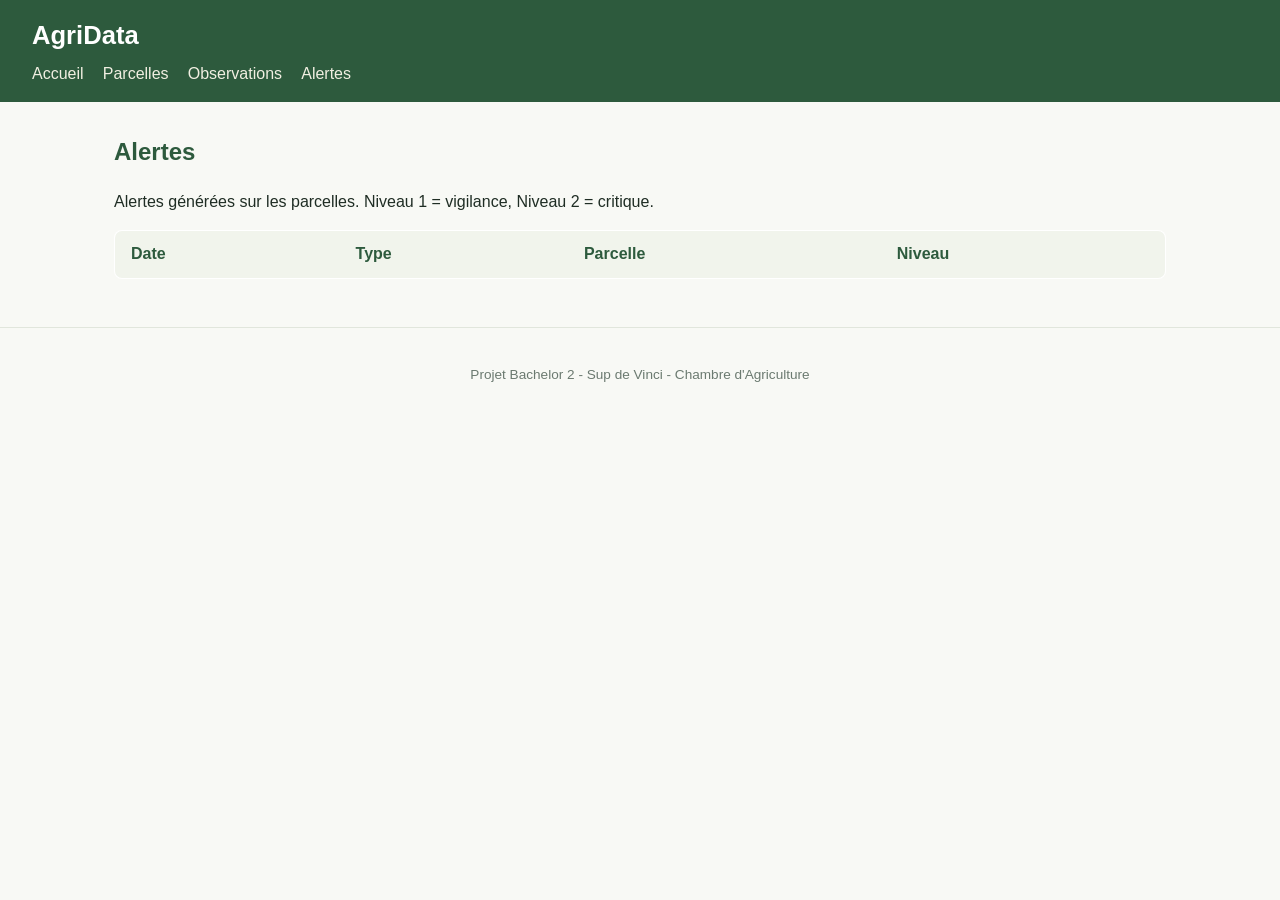
==== alertes.html @ 79a60036 "ajout pages parcelles observations et alertes" ====
<!DOCTYPE html>
<html lang="fr">
<head>
    <meta charset="UTF-8">
    <meta name="viewport" content="width=device-width, initial-scale=1.0">
    <meta name="description" content="AgriData - alertes et niveaux de gravité.">
    <title>AgriData - Alertes</title>
    <link rel="stylesheet" href="css/style.css">
</head>
<body>

    <header>
        <h1>AgriData</h1>
        <nav>
            <ul>
                <li><a href="index.html">Accueil</a></li>
                <li><a href="parcelles.html">Parcelles</a></li>
                <li><a href="observations.html">Observations</a></li>
                <li><a href="alertes.html">Alertes</a></li>
            </ul>
        </nav>
    </header>

    <main>
        <h2>Alertes</h2>
        <p>Alertes générées sur les parcelles. Niveau 1 = vigilance, Niveau 2 = critique.</p>

        <table>
            <thead>
                <tr>
                    <th>Date</th>
                    <th>Type</th>
                    <th>Parcelle</th>
                    <th>Niveau</th>
                </tr>
            </thead>
            <tbody id="alertes-body"></tbody>
        </table>
    </main>

    <footer>
        <p>Projet Bachelor 2 - Sup de Vinci - Chambre d'Agriculture</p>
    </footer>

    <script src="js/data.js"></script>
    <script src="js/app.js"></script>
</body>
</html>
---- css/style.css ----
/* AgriData - feuille de styles principale */

* {
    box-sizing: border-box;
}

body {
    font-family: "Segoe UI", Roboto, Arial, sans-serif;
    background-color: #f8f9f5;
    color: #1f2d24;
    margin: 0;
    padding: 0;
    line-height: 1.5;
}

/* Header et navigation */
header {
    background-color: #2d5a3d;
    color: white;
    padding: 1rem 2rem;
}

header h1 {
    margin: 0 0 0.5rem 0;
    font-size: 1.6rem;
}

nav ul {
    list-style: none;
    margin: 0;
    padding: 0;
    display: flex;
    flex-wrap: wrap;
    gap: 1.2rem;
}

nav a {
    color: #f1efe2;
    text-decoration: none;
    font-weight: 500;
}

nav a:hover {
    color: #c9a227;
}

nav a.active {
    color: #c9a227;
    border-bottom: 2px solid #c9a227;
}

/* Contenu principal */
main {
    max-width: 1100px;
    margin: 2rem auto;
    padding: 0 1.5rem;
}

main h2 {
    color: #2d5a3d;
    margin-top: 0;
}

/* Cartes de stats */
.stats {
    display: grid;
    grid-template-columns: repeat(auto-fit, minmax(180px, 1fr));
    gap: 1rem;
    margin-bottom: 2rem;
}

.stat-card {
    background-color: white;
    border: 1px solid #e1e6dc;
    border-radius: 8px;
    padding: 1rem 1.2rem;
}

.stat-card .label {
    color: #6b7a70;
    font-size: 0.85rem;
    text-transform: uppercase;
}

.stat-card .value {
    font-size: 1.8rem;
    font-weight: bold;
    color: #2d5a3d;
}

/* Tableaux */
table {
    width: 100%;
    border-collapse: collapse;
    background-color: white;
    border: 1px solid #e1e6dc;
    border-radius: 8px;
    overflow: hidden;
}

th, td {
    padding: 0.7rem 1rem;
    text-align: left;
    border-bottom: 1px solid #e1e6dc;
}

th {
    background-color: #f1f4ec;
    color: #2d5a3d;
    font-weight: 600;
}

tr:last-child td {
    border-bottom: none;
}

/* Badges (états et niveaux) */
.badge {
    display: inline-block;
    padding: 0.2rem 0.6rem;
    border-radius: 12px;
    font-size: 0.8rem;
    font-weight: 600;
}

.badge-ok       { background: #dcfce7; color: #166534; }
.badge-stress   { background: #fef3c7; color: #92400e; }
.badge-risque   { background: #fed7aa; color: #9a3412; }
.badge-maladie  { background: #fee2e2; color: #991b1b; }

.niveau-1 { background: #fef3c7; color: #92400e; }
.niveau-2 { background: #fee2e2; color: #991b1b; }

/* Footer */
footer {
    text-align: center;
    padding: 1.5rem;
    color: #6b7a70;
    font-size: 0.85rem;
    border-top: 1px solid #e1e6dc;
    margin-top: 3rem;
}

/* Responsive simple */
@media (max-width: 600px) {
    main {
        padding: 0 1rem;
    }
    header {
        padding: 1rem;
    }
    table {
        font-size: 0.9rem;
    }
    th, td {
        padding: 0.5rem;
    }
}
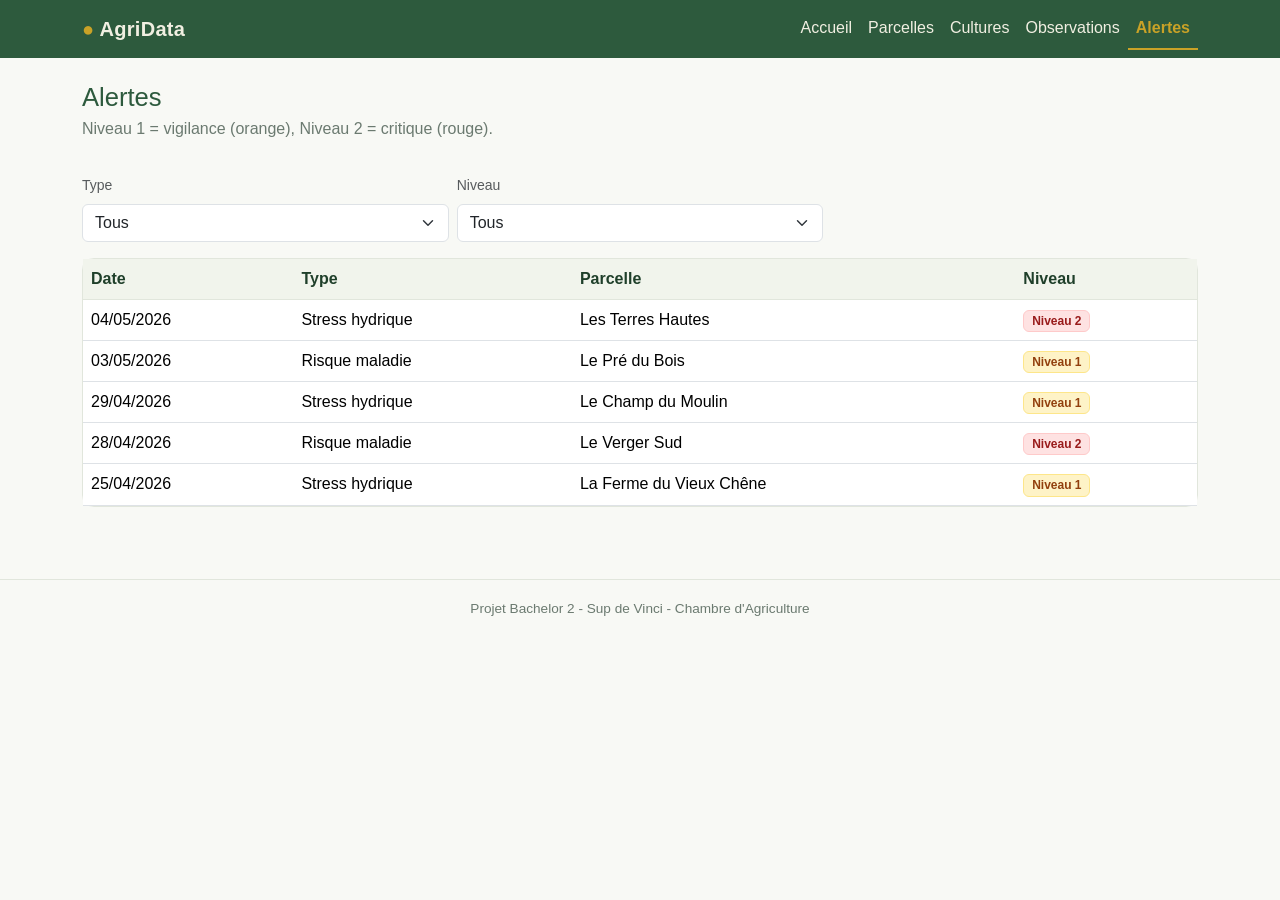
==== commit 204e98d3: "intégration Bootstrap + refonte du CSS avec variables" ====
--- a/alertes.html
+++ b/alertes.html
@@ -3,45 +3,82 @@
 <head>
     <meta charset="UTF-8">
     <meta name="viewport" content="width=device-width, initial-scale=1.0">
-    <meta name="description" content="AgriData - alertes et niveaux de gravité.">
+    <meta name="description" content="AgriData - système d'alertes par parcelle avec niveau de gravité et filtres.">
     <title>AgriData - Alertes</title>
+    <link rel="stylesheet" href="https://cdn.jsdelivr.net/npm/bootstrap@5.3.3/dist/css/bootstrap.min.css">
     <link rel="stylesheet" href="css/style.css">
 </head>
 <body>
 
-    <header>
-        <h1>AgriData</h1>
-        <nav>
-            <ul>
-                <li><a href="index.html">Accueil</a></li>
-                <li><a href="parcelles.html">Parcelles</a></li>
-                <li><a href="observations.html">Observations</a></li>
-                <li><a href="alertes.html">Alertes</a></li>
-            </ul>
-        </nav>
-    </header>
+    <nav class="navbar navbar-expand-lg navbar-agri" aria-label="Navigation principale">
+        <div class="container">
+            <a class="navbar-brand" href="index.html"><span class="brand-mark">●</span> AgriData</a>
+            <button class="navbar-toggler" type="button" data-bs-toggle="collapse"
+                    data-bs-target="#mainNav" aria-controls="mainNav"
+                    aria-expanded="false" aria-label="Ouvrir le menu">
+                <span class="navbar-toggler-icon"></span>
+            </button>
+            <div class="collapse navbar-collapse" id="mainNav">
+                <ul class="navbar-nav ms-auto">
+                    <li class="nav-item"><a class="nav-link" href="index.html">Accueil</a></li>
+                    <li class="nav-item"><a class="nav-link" href="parcelles.html">Parcelles</a></li>
+                    <li class="nav-item"><a class="nav-link" href="cultures.html">Cultures</a></li>
+                    <li class="nav-item"><a class="nav-link" href="observations.html">Observations</a></li>
+                    <li class="nav-item"><a class="nav-link" href="alertes.html">Alertes</a></li>
+                </ul>
+            </div>
+        </div>
+    </nav>
 
-    <main>
-        <h2>Alertes</h2>
-        <p>Alertes générées sur les parcelles. Niveau 1 = vigilance, Niveau 2 = critique.</p>
+    <main class="container py-4">
+        <header class="page-header">
+            <h1>Alertes</h1>
+            <p class="subtitle">Niveau 1 = vigilance (orange), Niveau 2 = critique (rouge).</p>
+        </header>
 
-        <table>
-            <thead>
-                <tr>
-                    <th>Date</th>
-                    <th>Type</th>
-                    <th>Parcelle</th>
-                    <th>Niveau</th>
-                </tr>
-            </thead>
-            <tbody id="alertes-body"></tbody>
-        </table>
+        <section id="alertes-kpis" class="row g-3 mb-4"></section>
+
+        <section class="row g-2 mb-3" aria-label="Filtres">
+            <div class="col-12 col-md-4">
+                <label class="form-label small text-muted" for="filter-type">Type</label>
+                <select id="filter-type" class="form-select">
+                    <option value="">Tous</option>
+                    <option>Stress hydrique</option>
+                    <option>Risque maladie</option>
+                </select>
+            </div>
+            <div class="col-12 col-md-4">
+                <label class="form-label small text-muted" for="filter-niveau">Niveau</label>
+                <select id="filter-niveau" class="form-select">
+                    <option value="">Tous</option>
+                    <option value="1">Niveau 1 - vigilance</option>
+                    <option value="2">Niveau 2 - critique</option>
+                </select>
+            </div>
+        </section>
+
+        <div class="card card-agri">
+            <div class="table-responsive">
+                <table class="table table-agri mb-0">
+                    <thead>
+                        <tr>
+                            <th>Date</th>
+                            <th>Type</th>
+                            <th>Parcelle</th>
+                            <th>Niveau</th>
+                        </tr>
+                    </thead>
+                    <tbody id="alertes-body"></tbody>
+                </table>
+            </div>
+        </div>
     </main>
 
-    <footer>
-        <p>Projet Bachelor 2 - Sup de Vinci - Chambre d'Agriculture</p>
+    <footer class="agri-footer">
+        <p class="mb-0">Projet Bachelor 2 - Sup de Vinci - Chambre d'Agriculture</p>
     </footer>
 
+    <script src="https://cdn.jsdelivr.net/npm/bootstrap@5.3.3/dist/js/bootstrap.bundle.min.js"></script>
     <script src="js/data.js"></script>
     <script src="js/app.js"></script>
 </body>
--- a/css/style.css
+++ b/css/style.css
@@ -1,4 +1,15 @@
 /* AgriData - feuille de styles principale */
+
+:root {
+    --color-primary: #2d5a3d;
+    --color-primary-dark: #1f3f2a;
+    --color-accent: #c9a227;
+    --color-bg: #f8f9f5;
+    --color-surface: #ffffff;
+    --color-text: #1f2d24;
+    --color-muted: #6b7a70;
+    --color-border: #e1e6dc;
+}
 
 * {
     box-sizing: border-box;
@@ -6,153 +17,170 @@
 
 body {
     font-family: "Segoe UI", Roboto, Arial, sans-serif;
-    background-color: #f8f9f5;
-    color: #1f2d24;
+    background-color: var(--color-bg);
+    color: var(--color-text);
     margin: 0;
     padding: 0;
     line-height: 1.5;
 }
 
-/* Header et navigation */
-header {
-    background-color: #2d5a3d;
-    color: white;
-    padding: 1rem 2rem;
+/* Navbar Bootstrap surchargée */
+.navbar-agri {
+    background-color: var(--color-primary);
 }
 
-header h1 {
-    margin: 0 0 0.5rem 0;
+.navbar-agri .navbar-brand,
+.navbar-agri .nav-link {
+    color: #f1efe2;
+}
+
+.navbar-agri .navbar-brand {
+    font-weight: 700;
+    letter-spacing: 0.3px;
+}
+
+.navbar-agri .nav-link:hover {
+    color: white;
+}
+
+.navbar-agri .nav-link.active {
+    color: var(--color-accent);
+    font-weight: 600;
+    border-bottom: 2px solid var(--color-accent);
+}
+
+.brand-mark {
+    color: var(--color-accent);
+}
+
+/* Page header */
+.page-header {
+    margin-bottom: 1.5rem;
+}
+
+.page-header h1 {
+    color: var(--color-primary);
+    margin: 0 0 0.25rem 0;
     font-size: 1.6rem;
 }
 
-nav ul {
-    list-style: none;
+.page-header .subtitle {
+    color: var(--color-muted);
     margin: 0;
-    padding: 0;
-    display: flex;
-    flex-wrap: wrap;
-    gap: 1.2rem;
 }
 
-nav a {
-    color: #f1efe2;
+/* Cartes de stats (KPI) */
+.stat-card {
+    background-color: var(--color-surface);
+    border: 1px solid var(--color-border);
+    border-radius: 12px;
+    padding: 1rem 1.2rem;
+    height: 100%;
+    box-shadow: 0 1px 2px rgba(31, 45, 36, 0.05);
+}
+
+.stat-card .label {
+    color: var(--color-muted);
+    font-size: 0.8rem;
+    text-transform: uppercase;
+    letter-spacing: 0.4px;
+    font-weight: 600;
+}
+
+.stat-card .value {
+    font-size: 1.9rem;
+    font-weight: bold;
+    color: var(--color-primary-dark);
+    line-height: 1;
+    margin-top: 0.3rem;
+}
+
+.stat-card .hint {
+    color: var(--color-muted);
+    font-size: 0.85rem;
+    margin-top: 0.4rem;
+}
+
+.stat-card.warning .value { color: #b45309; }
+.stat-card.danger  .value { color: #dc2626; }
+
+/* Cards génériques */
+.card-agri {
+    border: 1px solid var(--color-border);
+    border-radius: 12px;
+    background-color: var(--color-surface);
+}
+
+.card-agri .card-header {
+    background-color: transparent;
+    border-bottom: 1px solid var(--color-border);
+    font-weight: 600;
+}
+
+/* Tableaux */
+.table-agri {
+    background-color: var(--color-surface);
+    margin-bottom: 0;
+}
+
+.table-agri thead th {
+    background-color: #f1f4ec;
+    color: var(--color-primary-dark);
+    font-weight: 600;
+    border-bottom: 1px solid var(--color-border);
+}
+
+.table-agri tbody tr:hover {
+    background-color: #fafbf6;
+}
+
+/* Badges (états et niveaux) */
+.badge-state {
+    display: inline-block;
+    padding: 0.25rem 0.65rem;
+    border-radius: 999px;
+    font-size: 0.78rem;
+    font-weight: 600;
+    border: 1px solid transparent;
+}
+
+.badge-ok       { background: #dcfce7; color: #166534; border-color: #bbf7d0; }
+.badge-stress   { background: #fef3c7; color: #92400e; border-color: #fde68a; }
+.badge-risque   { background: #fed7aa; color: #9a3412; border-color: #fdba74; }
+.badge-maladie  { background: #fee2e2; color: #991b1b; border-color: #fecaca; }
+
+.niveau-1 { background: #fef3c7; color: #92400e; border: 1px solid #fde68a; }
+.niveau-2 { background: #fee2e2; color: #991b1b; border: 1px solid #fecaca; }
+
+/* Lignes de table à risque */
+tr.row-risk-1 { background-color: #fffaf0; }
+tr.row-risk-2 { background-color: #fff5f5; }
+
+/* États vides / chargement */
+.empty-state {
+    text-align: center;
+    padding: 2rem 1rem;
+    color: var(--color-muted);
+}
+
+/* Footer */
+.agri-footer {
+    text-align: center;
+    padding: 1.2rem;
+    color: var(--color-muted);
+    font-size: 0.85rem;
+    border-top: 1px solid var(--color-border);
+    margin-top: 3rem;
+}
+
+/* Liens */
+a.agri-link {
+    color: var(--color-primary);
     text-decoration: none;
     font-weight: 500;
 }
 
-nav a:hover {
-    color: #c9a227;
+a.agri-link:hover {
+    color: var(--color-primary-dark);
+    text-decoration: underline;
 }
-
-nav a.active {
-    color: #c9a227;
-    border-bottom: 2px solid #c9a227;
-}
-
-/* Contenu principal */
-main {
-    max-width: 1100px;
-    margin: 2rem auto;
-    padding: 0 1.5rem;
-}
-
-main h2 {
-    color: #2d5a3d;
-    margin-top: 0;
-}
-
-/* Cartes de stats */
-.stats {
-    display: grid;
-    grid-template-columns: repeat(auto-fit, minmax(180px, 1fr));
-    gap: 1rem;
-    margin-bottom: 2rem;
-}
-
-.stat-card {
-    background-color: white;
-    border: 1px solid #e1e6dc;
-    border-radius: 8px;
-    padding: 1rem 1.2rem;
-}
-
-.stat-card .label {
-    color: #6b7a70;
-    font-size: 0.85rem;
-    text-transform: uppercase;
-}
-
-.stat-card .value {
-    font-size: 1.8rem;
-    font-weight: bold;
-    color: #2d5a3d;
-}
-
-/* Tableaux */
-table {
-    width: 100%;
-    border-collapse: collapse;
-    background-color: white;
-    border: 1px solid #e1e6dc;
-    border-radius: 8px;
-    overflow: hidden;
-}
-
-th, td {
-    padding: 0.7rem 1rem;
-    text-align: left;
-    border-bottom: 1px solid #e1e6dc;
-}
-
-th {
-    background-color: #f1f4ec;
-    color: #2d5a3d;
-    font-weight: 600;
-}
-
-tr:last-child td {
-    border-bottom: none;
-}
-
-/* Badges (états et niveaux) */
-.badge {
-    display: inline-block;
-    padding: 0.2rem 0.6rem;
-    border-radius: 12px;
-    font-size: 0.8rem;
-    font-weight: 600;
-}
-
-.badge-ok       { background: #dcfce7; color: #166534; }
-.badge-stress   { background: #fef3c7; color: #92400e; }
-.badge-risque   { background: #fed7aa; color: #9a3412; }
-.badge-maladie  { background: #fee2e2; color: #991b1b; }
-
-.niveau-1 { background: #fef3c7; color: #92400e; }
-.niveau-2 { background: #fee2e2; color: #991b1b; }
-
-/* Footer */
-footer {
-    text-align: center;
-    padding: 1.5rem;
-    color: #6b7a70;
-    font-size: 0.85rem;
-    border-top: 1px solid #e1e6dc;
-    margin-top: 3rem;
-}
-
-/* Responsive simple */
-@media (max-width: 600px) {
-    main {
-        padding: 0 1rem;
-    }
-    header {
-        padding: 1rem;
-    }
-    table {
-        font-size: 0.9rem;
-    }
-    th, td {
-        padding: 0.5rem;
-    }
-}
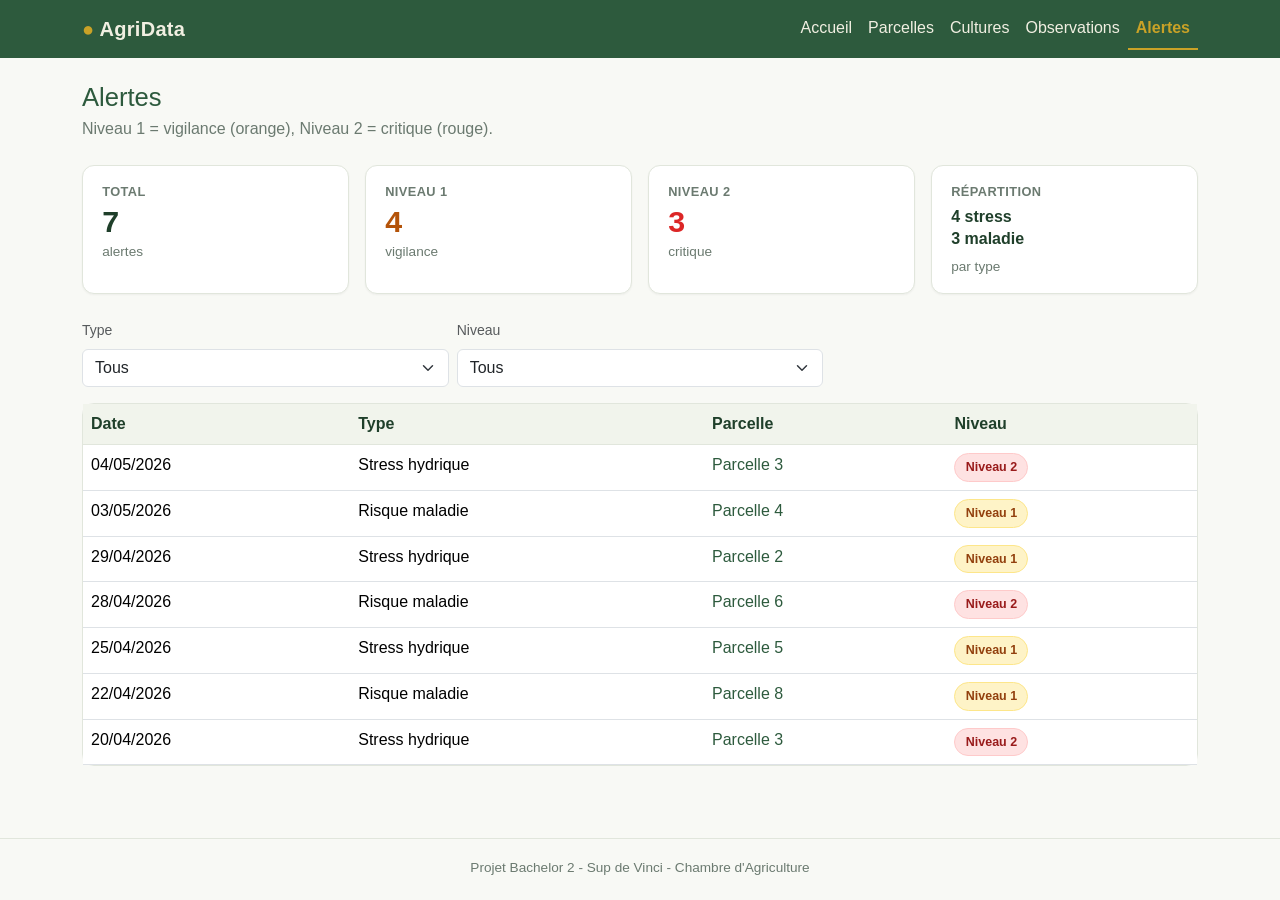
==== commit e807b4c3: "ajout api.js dans les pages et gitignore python" ====
--- a/alertes.html
+++ b/alertes.html
@@ -80,6 +80,7 @@
 
     <script src="https://cdn.jsdelivr.net/npm/bootstrap@5.3.3/dist/js/bootstrap.bundle.min.js"></script>
     <script src="js/data.js"></script>
+    <script src="js/api.js"></script>
     <script src="js/app.js"></script>
 </body>
 </html>
--- a/css/style.css
+++ b/css/style.css
@@ -173,6 +173,32 @@
     margin-top: 3rem;
 }
 
+/* Météo */
+.weather-now {
+    display: flex;
+    align-items: baseline;
+    gap: 1rem;
+    flex-wrap: wrap;
+}
+
+.weather-now .temp {
+    font-size: 2.2rem;
+    font-weight: 700;
+    color: var(--color-primary-dark);
+}
+
+.weather-now .meta {
+    color: var(--color-muted);
+}
+
+/* Carte Leaflet */
+#parcelles-map {
+    height: 320px;
+    width: 100%;
+    border-radius: 12px;
+    border: 1px solid var(--color-border);
+}
+
 /* Liens */
 a.agri-link {
     color: var(--color-primary);
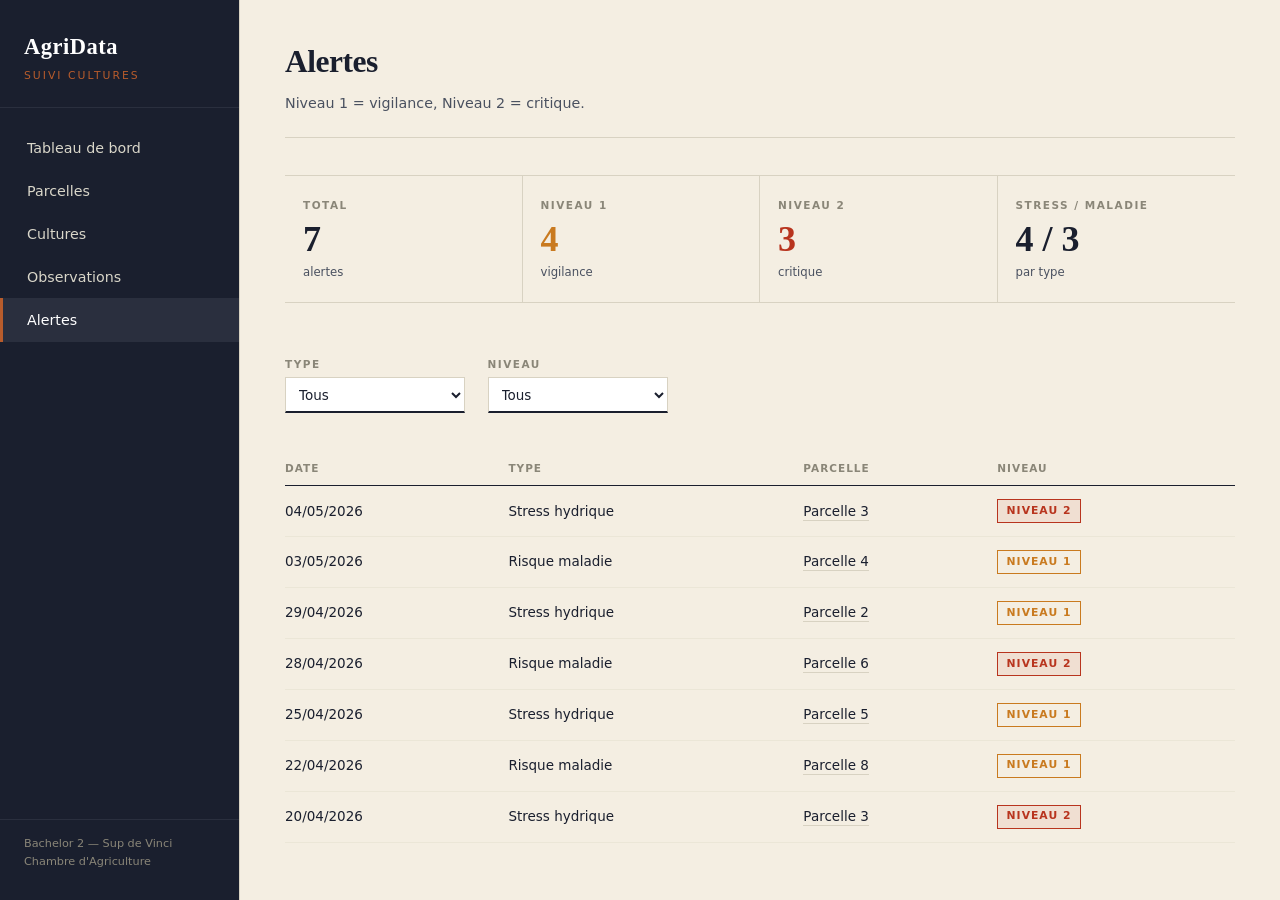
==== commit 9d4b4db2: "refonte du design frontend" ====
--- a/alertes.html
+++ b/alertes.html
@@ -5,51 +5,55 @@
     <meta name="viewport" content="width=device-width, initial-scale=1.0">
     <meta name="description" content="AgriData - système d'alertes par parcelle avec niveau de gravité et filtres.">
     <title>AgriData - Alertes</title>
-    <link rel="stylesheet" href="https://cdn.jsdelivr.net/npm/bootstrap@5.3.3/dist/css/bootstrap.min.css">
     <link rel="stylesheet" href="css/style.css">
 </head>
 <body>
 
-    <nav class="navbar navbar-expand-lg navbar-agri" aria-label="Navigation principale">
-        <div class="container">
-            <a class="navbar-brand" href="index.html"><span class="brand-mark">●</span> AgriData</a>
-            <button class="navbar-toggler" type="button" data-bs-toggle="collapse"
-                    data-bs-target="#mainNav" aria-controls="mainNav"
-                    aria-expanded="false" aria-label="Ouvrir le menu">
-                <span class="navbar-toggler-icon"></span>
-            </button>
-            <div class="collapse navbar-collapse" id="mainNav">
-                <ul class="navbar-nav ms-auto">
-                    <li class="nav-item"><a class="nav-link" href="index.html">Accueil</a></li>
-                    <li class="nav-item"><a class="nav-link" href="parcelles.html">Parcelles</a></li>
-                    <li class="nav-item"><a class="nav-link" href="cultures.html">Cultures</a></li>
-                    <li class="nav-item"><a class="nav-link" href="observations.html">Observations</a></li>
-                    <li class="nav-item"><a class="nav-link" href="alertes.html">Alertes</a></li>
-                </ul>
+<div class="layout">
+
+    <aside class="sidebar">
+        <div class="brand">
+            <span class="brand-name">AgriData</span>
+            <span class="brand-tag">Suivi cultures</span>
+        </div>
+        <nav>
+            <ul>
+                <li><a href="index.html">Tableau de bord</a></li>
+                <li><a href="parcelles.html">Parcelles</a></li>
+                <li><a href="cultures.html">Cultures</a></li>
+                <li><a href="observations.html">Observations</a></li>
+                <li><a href="alertes.html">Alertes</a></li>
+            </ul>
+        </nav>
+        <div class="sidebar-footer">
+            Bachelor 2 — Sup de Vinci<br>
+            Chambre d'Agriculture
+        </div>
+    </aside>
+
+    <main class="content">
+
+        <header class="page-header">
+            <div>
+                <h1>Alertes</h1>
+                <p class="subtitle">Niveau 1 = vigilance, Niveau 2 = critique.</p>
             </div>
-        </div>
-    </nav>
-
-    <main class="container py-4">
-        <header class="page-header">
-            <h1>Alertes</h1>
-            <p class="subtitle">Niveau 1 = vigilance (orange), Niveau 2 = critique (rouge).</p>
         </header>
 
-        <section id="alertes-kpis" class="row g-3 mb-4"></section>
+        <section id="alertes-kpis" class="kpis"></section>
 
-        <section class="row g-2 mb-3" aria-label="Filtres">
-            <div class="col-12 col-md-4">
-                <label class="form-label small text-muted" for="filter-type">Type</label>
-                <select id="filter-type" class="form-select">
+        <section class="filters">
+            <div class="filter-field">
+                <label for="filter-type">Type</label>
+                <select id="filter-type">
                     <option value="">Tous</option>
                     <option>Stress hydrique</option>
                     <option>Risque maladie</option>
                 </select>
             </div>
-            <div class="col-12 col-md-4">
-                <label class="form-label small text-muted" for="filter-niveau">Niveau</label>
-                <select id="filter-niveau" class="form-select">
+            <div class="filter-field">
+                <label for="filter-niveau">Niveau</label>
+                <select id="filter-niveau">
                     <option value="">Tous</option>
                     <option value="1">Niveau 1 - vigilance</option>
                     <option value="2">Niveau 2 - critique</option>
@@ -57,30 +61,24 @@
             </div>
         </section>
 
-        <div class="card card-agri">
-            <div class="table-responsive">
-                <table class="table table-agri mb-0">
-                    <thead>
-                        <tr>
-                            <th>Date</th>
-                            <th>Type</th>
-                            <th>Parcelle</th>
-                            <th>Niveau</th>
-                        </tr>
-                    </thead>
-                    <tbody id="alertes-body"></tbody>
-                </table>
-            </div>
-        </div>
+        <table class="t">
+            <thead>
+                <tr>
+                    <th>Date</th>
+                    <th>Type</th>
+                    <th>Parcelle</th>
+                    <th>Niveau</th>
+                </tr>
+            </thead>
+            <tbody id="alertes-body"></tbody>
+        </table>
+
     </main>
 
-    <footer class="agri-footer">
-        <p class="mb-0">Projet Bachelor 2 - Sup de Vinci - Chambre d'Agriculture</p>
-    </footer>
+</div>
 
-    <script src="https://cdn.jsdelivr.net/npm/bootstrap@5.3.3/dist/js/bootstrap.bundle.min.js"></script>
-    <script src="js/data.js"></script>
-    <script src="js/api.js"></script>
-    <script src="js/app.js"></script>
+<script src="js/data.js"></script>
+<script src="js/api.js"></script>
+<script src="js/app.js"></script>
 </body>
 </html>
--- a/css/style.css
+++ b/css/style.css
@@ -1,212 +1,531 @@
-/* AgriData - feuille de styles principale */
+/* AgriData - feuille de styles principale
+   Style minimaliste / éditorial : sidebar gauche, contenu pleine largeur,
+   palette ardoise + crème + ocre brûlé. */
 
 :root {
-    --color-primary: #2d5a3d;
-    --color-primary-dark: #1f3f2a;
-    --color-accent: #c9a227;
-    --color-bg: #f8f9f5;
-    --color-surface: #ffffff;
-    --color-text: #1f2d24;
-    --color-muted: #6b7a70;
-    --color-border: #e1e6dc;
-}
-
-* {
-    box-sizing: border-box;
-}
-
-body {
-    font-family: "Segoe UI", Roboto, Arial, sans-serif;
-    background-color: var(--color-bg);
-    color: var(--color-text);
+    --bg:           #f4eee2;
+    --surface:      #ffffff;
+    --ink:          #1a1f2e;
+    --ink-soft:     #4a5160;
+    --muted:        #8a8678;
+    --line:         #d8d2c2;
+    --line-soft:    #ebe6d7;
+
+    --accent:       #b85c2c;
+    --accent-dark:  #8c4220;
+    --accent-soft:  #f4e4d4;
+
+    --ok:           #2f7d4f;
+    --warn:         #c97a1f;
+    --alert:        #b8341e;
+
+    --serif: Georgia, "Times New Roman", "Source Serif Pro", serif;
+    --sans:  system-ui, -apple-system, "Segoe UI", Roboto, sans-serif;
+    --mono:  "JetBrains Mono", "Courier New", Consolas, monospace;
+}
+
+* { box-sizing: border-box; }
+
+html, body {
     margin: 0;
     padding: 0;
-    line-height: 1.5;
-}
-
-/* Navbar Bootstrap surchargée */
-.navbar-agri {
-    background-color: var(--color-primary);
-}
-
-.navbar-agri .navbar-brand,
-.navbar-agri .nav-link {
-    color: #f1efe2;
-}
-
-.navbar-agri .navbar-brand {
-    font-weight: 700;
-    letter-spacing: 0.3px;
-}
-
-.navbar-agri .nav-link:hover {
-    color: white;
-}
-
-.navbar-agri .nav-link.active {
-    color: var(--color-accent);
-    font-weight: 600;
-    border-bottom: 2px solid var(--color-accent);
-}
-
-.brand-mark {
-    color: var(--color-accent);
-}
-
-/* Page header */
+    background-color: var(--bg);
+    color: var(--ink);
+    font-family: var(--sans);
+    font-size: 15px;
+    line-height: 1.55;
+    min-height: 100vh;
+}
+
+/* ============================================================
+   Layout : sidebar gauche fixe + contenu à droite
+   ============================================================ */
+
+.layout {
+    display: grid;
+    grid-template-columns: 240px 1fr;
+    min-height: 100vh;
+}
+
+.sidebar {
+    background-color: var(--ink);
+    color: #d9d6c9;
+    padding: 2rem 0 1rem 0;
+    display: flex;
+    flex-direction: column;
+    border-right: 1px solid var(--line);
+}
+
+.sidebar .brand {
+    padding: 0 1.6rem 1.5rem 1.6rem;
+    border-bottom: 1px solid #2a2f3e;
+}
+
+.sidebar .brand-name {
+    font-family: var(--serif);
+    font-size: 1.5rem;
+    font-weight: 600;
+    color: #ffffff;
+    letter-spacing: 0.5px;
+    display: block;
+}
+
+.sidebar .brand-tag {
+    font-size: 0.72rem;
+    text-transform: uppercase;
+    letter-spacing: 2px;
+    color: var(--accent);
+    margin-top: 0.2rem;
+    display: block;
+}
+
+.sidebar nav {
+    margin-top: 1.2rem;
+    flex: 1;
+}
+
+.sidebar nav ul {
+    list-style: none;
+    margin: 0;
+    padding: 0;
+}
+
+.sidebar nav a {
+    display: block;
+    padding: 0.7rem 1.6rem;
+    color: #d9d6c9;
+    text-decoration: none;
+    font-size: 0.95rem;
+    border-left: 3px solid transparent;
+    transition: background-color 0.15s, border-color 0.15s, color 0.15s;
+}
+
+.sidebar nav a:hover {
+    background-color: #2a2f3e;
+    color: #ffffff;
+}
+
+.sidebar nav a.active {
+    background-color: #2a2f3e;
+    border-left-color: var(--accent);
+    color: #ffffff;
+}
+
+.sidebar .sidebar-footer {
+    padding: 1rem 1.6rem;
+    font-size: 0.75rem;
+    color: var(--muted);
+    border-top: 1px solid #2a2f3e;
+}
+
+.content {
+    padding: 2.5rem 3rem 3rem 3rem;
+    max-width: 1300px;
+}
+
+/* ============================================================
+   En-tête de page
+   ============================================================ */
+
 .page-header {
+    margin-bottom: 2.5rem;
+    padding-bottom: 1.5rem;
+    border-bottom: 1px solid var(--line);
+    display: flex;
+    align-items: flex-end;
+    justify-content: space-between;
+    flex-wrap: wrap;
+    gap: 1rem;
+}
+
+.page-header h1 {
+    font-family: var(--serif);
+    font-size: 2.1rem;
+    font-weight: 600;
+    margin: 0 0 0.4rem 0;
+    letter-spacing: -0.5px;
+    color: var(--ink);
+}
+
+.page-header .subtitle {
+    color: var(--ink-soft);
+    margin: 0;
+    font-size: 0.95rem;
+}
+
+.page-header .back-link {
+    color: var(--accent);
+    text-decoration: none;
+    font-size: 0.9rem;
+    border-bottom: 1px solid transparent;
+}
+.page-header .back-link:hover {
+    border-bottom-color: var(--accent);
+}
+
+/* ============================================================
+   KPIs : ligne d'indicateurs séparés par bordures verticales
+   ============================================================ */
+
+.kpis {
+    display: grid;
+    grid-template-columns: repeat(auto-fit, minmax(160px, 1fr));
+    margin-bottom: 2.5rem;
+    border-top: 1px solid var(--line);
+    border-bottom: 1px solid var(--line);
+}
+
+.kpi {
+    padding: 1.4rem 1.2rem;
+    border-right: 1px solid var(--line);
+}
+
+.kpi:last-child { border-right: none; }
+
+.kpi .label {
+    text-transform: uppercase;
+    letter-spacing: 1.5px;
+    font-size: 0.7rem;
+    color: var(--muted);
+    font-weight: 600;
+    margin-bottom: 0.5rem;
+}
+
+.kpi .value {
+    font-family: var(--serif);
+    font-size: 2.4rem;
+    font-weight: 600;
+    line-height: 1;
+    color: var(--ink);
+}
+
+.kpi .hint {
+    font-size: 0.78rem;
+    color: var(--ink-soft);
+    margin-top: 0.4rem;
+}
+
+.kpi.warn .value  { color: var(--warn); }
+.kpi.alert .value { color: var(--alert); }
+
+/* ============================================================
+   Sections de contenu
+   ============================================================ */
+
+.section {
+    margin-bottom: 2.5rem;
+}
+
+.section-title {
+    font-family: var(--serif);
+    font-size: 1.15rem;
+    font-weight: 600;
+    margin: 0 0 1rem 0;
+    color: var(--ink);
+    padding-bottom: 0.5rem;
+    border-bottom: 1px solid var(--line);
+    text-transform: uppercase;
+    letter-spacing: 1px;
+}
+
+.split {
+    display: grid;
+    grid-template-columns: 1.4fr 1fr;
+    gap: 2.5rem;
+}
+
+.stack {
+    display: flex;
+    flex-direction: column;
+    gap: 2rem;
+}
+
+/* ============================================================
+   Tableaux : sobres, hairlines
+   ============================================================ */
+
+.t {
+    width: 100%;
+    border-collapse: collapse;
+    font-size: 0.9rem;
+}
+
+.t thead th {
+    text-align: left;
+    text-transform: uppercase;
+    letter-spacing: 1px;
+    font-size: 0.7rem;
+    color: var(--muted);
+    font-weight: 600;
+    padding: 0.6rem 0.6rem 0.6rem 0;
+    border-bottom: 1.5px solid var(--ink);
+}
+
+.t tbody td {
+    padding: 0.85rem 0.6rem 0.85rem 0;
+    border-bottom: 1px solid var(--line-soft);
+    vertical-align: middle;
+}
+
+.t tbody tr:hover {
+    background-color: rgba(184, 92, 44, 0.04);
+}
+
+.t .num {
+    text-align: right;
+    font-variant-numeric: tabular-nums;
+}
+
+/* ============================================================
+   Filtres
+   ============================================================ */
+
+.filters {
+    display: flex;
+    gap: 1.5rem;
     margin-bottom: 1.5rem;
-}
-
-.page-header h1 {
-    color: var(--color-primary);
-    margin: 0 0 0.25rem 0;
-    font-size: 1.6rem;
-}
-
-.page-header .subtitle {
-    color: var(--color-muted);
+    flex-wrap: wrap;
+    padding: 1rem 0;
+}
+
+.filter-field {
+    display: flex;
+    flex-direction: column;
+    min-width: 180px;
+}
+
+.filter-field label {
+    font-size: 0.7rem;
+    text-transform: uppercase;
+    letter-spacing: 1.5px;
+    color: var(--muted);
+    margin-bottom: 0.35rem;
+    font-weight: 600;
+}
+
+.filter-field select {
+    padding: 0.5rem 0.6rem;
+    background-color: var(--surface);
+    border: 1px solid var(--line);
+    border-bottom: 2px solid var(--ink);
+    border-radius: 0;
+    font-family: inherit;
+    font-size: 0.9rem;
+    color: var(--ink);
+    cursor: pointer;
+}
+
+.filter-field select:focus {
+    outline: none;
+    border-bottom-color: var(--accent);
+}
+
+/* ============================================================
+   Badges (états et niveaux)
+   ============================================================ */
+
+.tag {
+    display: inline-block;
+    padding: 0.18rem 0.55rem;
+    font-size: 0.72rem;
+    text-transform: uppercase;
+    letter-spacing: 1px;
+    font-weight: 600;
+    border: 1px solid;
+    background: transparent;
+}
+
+.tag-ok       { color: var(--ok);    border-color: var(--ok); }
+.tag-stress   { color: var(--warn);  border-color: var(--warn); }
+.tag-risque   { color: var(--accent);border-color: var(--accent); }
+.tag-maladie  { color: var(--alert); border-color: var(--alert); background: rgba(184, 52, 30, 0.08); }
+
+.tag-niveau-1 { color: var(--warn);  border-color: var(--warn); }
+.tag-niveau-2 { color: var(--alert); border-color: var(--alert); background: rgba(184, 52, 30, 0.08); }
+
+/* ============================================================
+   Bloc météo + graphique
+   ============================================================ */
+
+.weather-block {
+    padding: 1.4rem 0;
+    border-top: 1px solid var(--line);
+    border-bottom: 1px solid var(--line);
+    margin-bottom: 1.5rem;
+}
+
+.weather-now {
+    display: flex;
+    align-items: baseline;
+    gap: 2rem;
+    flex-wrap: wrap;
+}
+
+.weather-now .temp {
+    font-family: var(--serif);
+    font-size: 3rem;
+    font-weight: 600;
+    color: var(--accent);
+    line-height: 1;
+}
+
+.weather-now .temp small {
+    font-size: 0.5em;
+    color: var(--muted);
+    margin-left: 0.2rem;
+    font-weight: 400;
+}
+
+.weather-now .meta {
+    color: var(--ink-soft);
+    font-size: 0.95rem;
+}
+
+.weather-now .meta b {
+    font-family: var(--serif);
+    font-size: 1.15rem;
+    color: var(--ink);
+    font-weight: 600;
+    margin-right: 0.3rem;
+}
+
+.weather-now .label-date {
+    font-size: 0.75rem;
+    color: var(--muted);
+    text-transform: uppercase;
+    letter-spacing: 1.5px;
+    margin-left: auto;
+}
+
+.chart-wrap {
+    position: relative;
+    height: 260px;
+    padding: 0.5rem 0;
+}
+
+/* ============================================================
+   Liste des alertes récentes
+   ============================================================ */
+
+.alert-list {
+    list-style: none;
     margin: 0;
-}
-
-/* Cartes de stats (KPI) */
-.stat-card {
-    background-color: var(--color-surface);
-    border: 1px solid var(--color-border);
-    border-radius: 12px;
-    padding: 1rem 1.2rem;
-    height: 100%;
-    box-shadow: 0 1px 2px rgba(31, 45, 36, 0.05);
-}
-
-.stat-card .label {
-    color: var(--color-muted);
+    padding: 0;
+    border-top: 1px solid var(--line);
+}
+
+.alert-list li {
+    border-bottom: 1px solid var(--line-soft);
+}
+
+.alert-list a {
+    display: flex;
+    align-items: center;
+    justify-content: space-between;
+    padding: 0.9rem 0;
+    color: var(--ink);
+    text-decoration: none;
+    gap: 1rem;
+}
+
+.alert-list a:hover {
+    color: var(--accent);
+}
+
+.alert-list .what {
+    font-weight: 600;
+    font-size: 0.95rem;
+}
+
+.alert-list .where {
     font-size: 0.8rem;
-    text-transform: uppercase;
-    letter-spacing: 0.4px;
-    font-weight: 600;
-}
-
-.stat-card .value {
-    font-size: 1.9rem;
-    font-weight: bold;
-    color: var(--color-primary-dark);
-    line-height: 1;
-    margin-top: 0.3rem;
-}
-
-.stat-card .hint {
-    color: var(--color-muted);
-    font-size: 0.85rem;
-    margin-top: 0.4rem;
-}
-
-.stat-card.warning .value { color: #b45309; }
-.stat-card.danger  .value { color: #dc2626; }
-
-/* Cards génériques */
-.card-agri {
-    border: 1px solid var(--color-border);
-    border-radius: 12px;
-    background-color: var(--color-surface);
-}
-
-.card-agri .card-header {
-    background-color: transparent;
-    border-bottom: 1px solid var(--color-border);
-    font-weight: 600;
-}
-
-/* Tableaux */
-.table-agri {
-    background-color: var(--color-surface);
-    margin-bottom: 0;
-}
-
-.table-agri thead th {
-    background-color: #f1f4ec;
-    color: var(--color-primary-dark);
-    font-weight: 600;
-    border-bottom: 1px solid var(--color-border);
-}
-
-.table-agri tbody tr:hover {
-    background-color: #fafbf6;
-}
-
-/* Badges (états et niveaux) */
-.badge-state {
-    display: inline-block;
-    padding: 0.25rem 0.65rem;
-    border-radius: 999px;
-    font-size: 0.78rem;
-    font-weight: 600;
-    border: 1px solid transparent;
-}
-
-.badge-ok       { background: #dcfce7; color: #166534; border-color: #bbf7d0; }
-.badge-stress   { background: #fef3c7; color: #92400e; border-color: #fde68a; }
-.badge-risque   { background: #fed7aa; color: #9a3412; border-color: #fdba74; }
-.badge-maladie  { background: #fee2e2; color: #991b1b; border-color: #fecaca; }
-
-.niveau-1 { background: #fef3c7; color: #92400e; border: 1px solid #fde68a; }
-.niveau-2 { background: #fee2e2; color: #991b1b; border: 1px solid #fecaca; }
-
-/* Lignes de table à risque */
-tr.row-risk-1 { background-color: #fffaf0; }
-tr.row-risk-2 { background-color: #fff5f5; }
-
-/* États vides / chargement */
-.empty-state {
+    color: var(--muted);
+    margin-top: 0.15rem;
+}
+
+/* ============================================================
+   Liens
+   ============================================================ */
+
+a.lk {
+    color: var(--ink);
+    text-decoration: none;
+    border-bottom: 1px solid var(--line);
+    padding-bottom: 1px;
+    transition: color 0.15s, border-color 0.15s;
+}
+
+a.lk:hover {
+    color: var(--accent);
+    border-bottom-color: var(--accent);
+}
+
+/* ============================================================
+   Carte Leaflet
+   ============================================================ */
+
+#parcelles-map {
+    height: 380px;
+    width: 100%;
+    border: 1px solid var(--line);
+    margin-bottom: 2rem;
+}
+
+/* ============================================================
+   Empty / loading
+   ============================================================ */
+
+.empty {
+    padding: 2rem 0;
     text-align: center;
-    padding: 2rem 1rem;
-    color: var(--color-muted);
-}
-
-/* Footer */
-.agri-footer {
-    text-align: center;
-    padding: 1.2rem;
-    color: var(--color-muted);
-    font-size: 0.85rem;
-    border-top: 1px solid var(--color-border);
-    margin-top: 3rem;
-}
-
-/* Météo */
-.weather-now {
-    display: flex;
-    align-items: baseline;
-    gap: 1rem;
-    flex-wrap: wrap;
-}
-
-.weather-now .temp {
-    font-size: 2.2rem;
-    font-weight: 700;
-    color: var(--color-primary-dark);
-}
-
-.weather-now .meta {
-    color: var(--color-muted);
-}
-
-/* Carte Leaflet */
-#parcelles-map {
-    height: 320px;
-    width: 100%;
-    border-radius: 12px;
-    border: 1px solid var(--color-border);
-}
-
-/* Liens */
-a.agri-link {
-    color: var(--color-primary);
-    text-decoration: none;
-    font-weight: 500;
-}
-
-a.agri-link:hover {
-    color: var(--color-primary-dark);
-    text-decoration: underline;
-}
+    color: var(--muted);
+    font-style: italic;
+    font-size: 0.9rem;
+}
+
+/* ============================================================
+   Responsive
+   ============================================================ */
+
+@media (max-width: 900px) {
+    .layout { grid-template-columns: 1fr; }
+
+    .sidebar {
+        position: relative;
+        padding: 1rem 0;
+    }
+
+    .sidebar .brand { padding-bottom: 1rem; }
+
+    .sidebar nav ul {
+        display: flex;
+        overflow-x: auto;
+        padding: 0 1.6rem;
+    }
+
+    .sidebar nav a {
+        white-space: nowrap;
+        border-left: none;
+        border-bottom: 3px solid transparent;
+        padding: 0.5rem 0.9rem;
+    }
+
+    .sidebar nav a.active {
+        border-left: none;
+        border-bottom-color: var(--accent);
+    }
+
+    .sidebar .sidebar-footer { display: none; }
+
+    .content { padding: 1.5rem 1.2rem; }
+
+    .page-header h1 { font-size: 1.6rem; }
+
+    .split { grid-template-columns: 1fr; }
+
+    .kpi {
+        border-right: none;
+        border-bottom: 1px solid var(--line-soft);
+    }
+    .kpi:last-child { border-bottom: none; }
+}
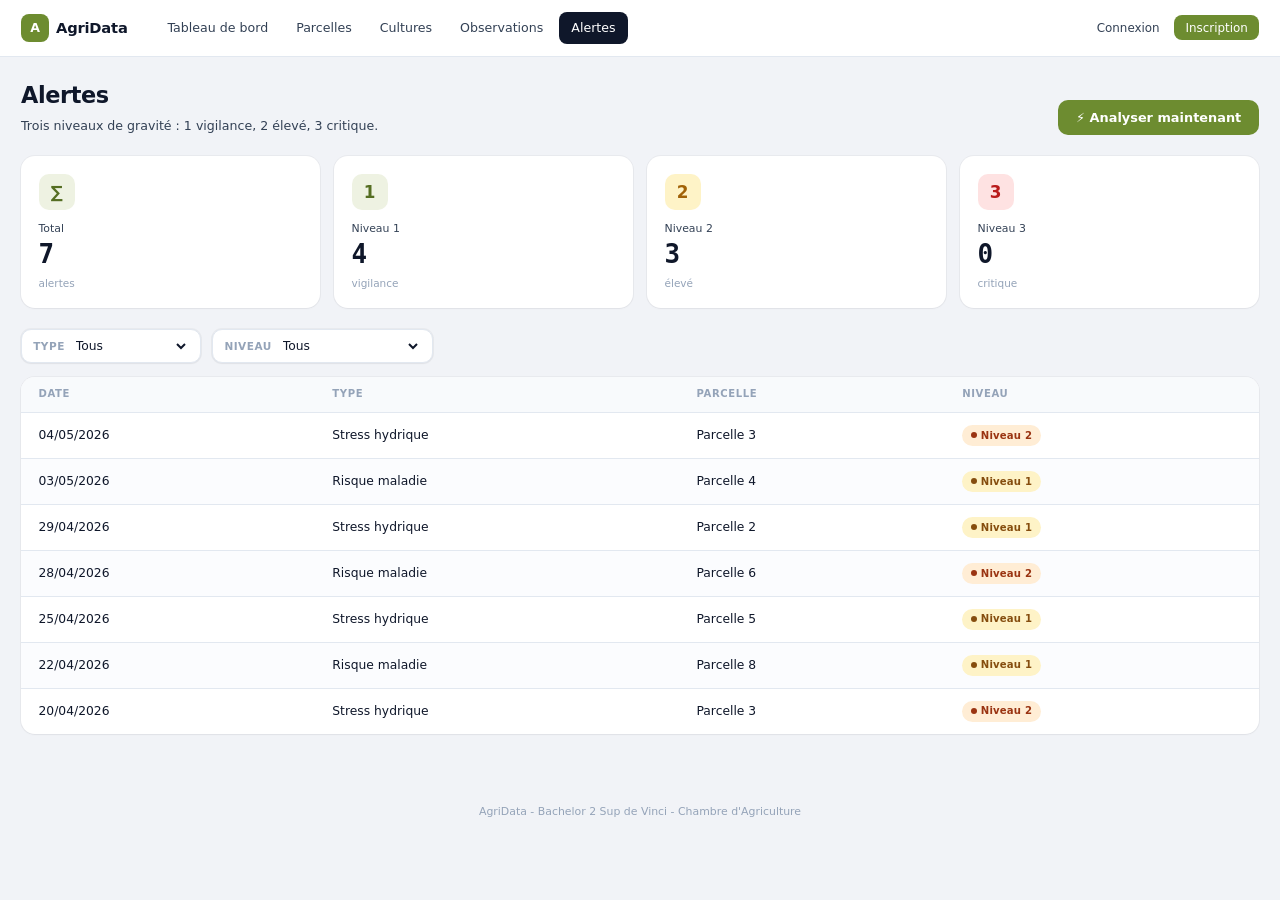
==== commit 1901a06f: "refonte design, auth, CRUD complet et regles metier alertes" ====
--- a/alertes.html
+++ b/alertes.html
@@ -5,62 +5,62 @@
     <meta name="viewport" content="width=device-width, initial-scale=1.0">
     <meta name="description" content="AgriData - système d'alertes par parcelle avec niveau de gravité et filtres.">
     <title>AgriData - Alertes</title>
-    <link rel="stylesheet" href="css/style.css">
+    <link rel="stylesheet" href="css/style.css?v=3">
 </head>
 <body>
 
-<div class="layout">
+<header class="topbar">
+    <div class="topbar-inner">
+        <a href="index.html" class="brand">
+            <span class="logo">A</span>
+            <span class="name">AgriData</span>
+        </a>
+        <nav>
+            <a href="dashboard.html">Tableau de bord</a>
+            <a href="parcelles.html">Parcelles</a>
+            <a href="cultures.html">Cultures</a>
+            <a href="observations.html">Observations</a>
+            <a href="alertes.html">Alertes</a>
+        </nav>
+        <div class="topbar-right">Bachelor 2 - Sup de Vinci</div>
+    </div>
+</header>
 
-    <aside class="sidebar">
-        <div class="brand">
-            <span class="brand-name">AgriData</span>
-            <span class="brand-tag">Suivi cultures</span>
+<main class="content">
+
+    <div class="page-header">
+        <div>
+            <h1>Alertes</h1>
+            <p class="subtitle">Trois niveaux de gravité : 1 vigilance, 2 élevé, 3 critique.</p>
         </div>
-        <nav>
-            <ul>
-                <li><a href="index.html">Tableau de bord</a></li>
-                <li><a href="parcelles.html">Parcelles</a></li>
-                <li><a href="cultures.html">Cultures</a></li>
-                <li><a href="observations.html">Observations</a></li>
-                <li><a href="alertes.html">Alertes</a></li>
-            </ul>
-        </nav>
-        <div class="sidebar-footer">
-            Bachelor 2 — Sup de Vinci<br>
-            Chambre d'Agriculture
+        <button id="btn-analyser" class="btn btn-primary" type="button">⚡ Analyser maintenant</button>
+    </div>
+
+    <div id="analyse-result" class="analyse-result" hidden></div>
+
+    <section id="alertes-kpis" class="bento"></section>
+
+    <section class="filters">
+        <div class="filter-field">
+            <label for="filter-type">Type</label>
+            <select id="filter-type">
+                <option value="">Tous</option>
+                <option>Stress hydrique</option>
+                <option>Risque maladie</option>
+            </select>
         </div>
-    </aside>
+        <div class="filter-field">
+            <label for="filter-niveau">Niveau</label>
+            <select id="filter-niveau">
+                <option value="">Tous</option>
+                <option value="1">Niveau 1 - vigilance</option>
+                <option value="2">Niveau 2 - élevé</option>
+                <option value="3">Niveau 3 - critique</option>
+            </select>
+        </div>
+    </section>
 
-    <main class="content">
-
-        <header class="page-header">
-            <div>
-                <h1>Alertes</h1>
-                <p class="subtitle">Niveau 1 = vigilance, Niveau 2 = critique.</p>
-            </div>
-        </header>
-
-        <section id="alertes-kpis" class="kpis"></section>
-
-        <section class="filters">
-            <div class="filter-field">
-                <label for="filter-type">Type</label>
-                <select id="filter-type">
-                    <option value="">Tous</option>
-                    <option>Stress hydrique</option>
-                    <option>Risque maladie</option>
-                </select>
-            </div>
-            <div class="filter-field">
-                <label for="filter-niveau">Niveau</label>
-                <select id="filter-niveau">
-                    <option value="">Tous</option>
-                    <option value="1">Niveau 1 - vigilance</option>
-                    <option value="2">Niveau 2 - critique</option>
-                </select>
-            </div>
-        </section>
-
+    <div class="t-wrap">
         <table class="t">
             <thead>
                 <tr>
@@ -72,13 +72,15 @@
             </thead>
             <tbody id="alertes-body"></tbody>
         </table>
+    </div>
 
-    </main>
+</main>
 
-</div>
+<footer class="foot">AgriData - Bachelor 2 Sup de Vinci - Chambre d'Agriculture</footer>
 
-<script src="js/data.js"></script>
-<script src="js/api.js"></script>
-<script src="js/app.js"></script>
+<script src="js/data.js?v=3"></script>
+<script src="js/api.js?v=3"></script>
+<script src="js/app.js?v=3"></script>
+<script src="js/auth.js?v=3"></script>
 </body>
 </html>
--- a/css/style.css
+++ b/css/style.css
@@ -1,27 +1,25 @@
-/* AgriData - feuille de styles principale
-   Style minimaliste / éditorial : sidebar gauche, contenu pleine largeur,
-   palette ardoise + crème + ocre brûlé. */
-
 :root {
-    --bg:           #f4eee2;
+    --bg:           #f1f3f7;
     --surface:      #ffffff;
-    --ink:          #1a1f2e;
-    --ink-soft:     #4a5160;
-    --muted:        #8a8678;
-    --line:         #d8d2c2;
-    --line-soft:    #ebe6d7;
-
-    --accent:       #b85c2c;
-    --accent-dark:  #8c4220;
-    --accent-soft:  #f4e4d4;
-
-    --ok:           #2f7d4f;
-    --warn:         #c97a1f;
-    --alert:        #b8341e;
-
-    --serif: Georgia, "Times New Roman", "Source Serif Pro", serif;
-    --sans:  system-ui, -apple-system, "Segoe UI", Roboto, sans-serif;
-    --mono:  "JetBrains Mono", "Courier New", Consolas, monospace;
+    --ink:          #0f172a;
+    --ink-soft:     #334155;
+    --muted:        #94a3b8;
+    --line:         #e2e8f0;
+    --line-strong:  #cbd5e1;
+
+    --accent:       #6d8c30;
+    --accent-dark:  #556e22;
+    --accent-soft:  #eef2e2;
+
+    --ok:    #16a34a;
+    --warn:  #eab308;
+    --alert: #ef4444;
+
+    --r: 14px;
+    --shadow: 0 1px 2px rgba(15, 23, 42, 0.04), 0 0 0 1px rgba(15, 23, 42, 0.04);
+
+    --sans: system-ui, -apple-system, "Segoe UI", "Inter", Roboto, sans-serif;
+    --mono: ui-monospace, "SF Mono", "JetBrains Mono", Consolas, monospace;
 }
 
 * { box-sizing: border-box; }
@@ -32,500 +30,1145 @@
     background-color: var(--bg);
     color: var(--ink);
     font-family: var(--sans);
-    font-size: 15px;
+    font-size: 14px;
     line-height: 1.55;
     min-height: 100vh;
-}
-
-/* ============================================================
-   Layout : sidebar gauche fixe + contenu à droite
-   ============================================================ */
-
-.layout {
-    display: grid;
-    grid-template-columns: 240px 1fr;
-    min-height: 100vh;
-}
-
-.sidebar {
-    background-color: var(--ink);
-    color: #d9d6c9;
-    padding: 2rem 0 1rem 0;
-    display: flex;
-    flex-direction: column;
-    border-right: 1px solid var(--line);
-}
-
-.sidebar .brand {
-    padding: 0 1.6rem 1.5rem 1.6rem;
-    border-bottom: 1px solid #2a2f3e;
-}
-
-.sidebar .brand-name {
-    font-family: var(--serif);
-    font-size: 1.5rem;
-    font-weight: 600;
-    color: #ffffff;
-    letter-spacing: 0.5px;
-    display: block;
-}
-
-.sidebar .brand-tag {
-    font-size: 0.72rem;
-    text-transform: uppercase;
-    letter-spacing: 2px;
-    color: var(--accent);
-    margin-top: 0.2rem;
-    display: block;
-}
-
-.sidebar nav {
-    margin-top: 1.2rem;
+    -webkit-font-smoothing: antialiased;
+}
+
+.topbar {
+    background-color: var(--surface);
+    border-bottom: 1px solid var(--line);
+    position: sticky;
+    top: 0;
+    z-index: 50;
+}
+
+.topbar-inner {
+    max-width: 1400px;
+    margin: 0 auto;
+    padding: 0 1.5rem;
+    height: 56px;
+    display: flex;
+    align-items: center;
+    gap: 2rem;
+}
+
+.brand {
+    display: flex;
+    align-items: center;
+    gap: 0.5rem;
+    text-decoration: none;
+    color: var(--ink);
+}
+
+.brand .logo {
+    width: 28px;
+    height: 28px;
+    background-color: var(--accent);
+    border-radius: 8px;
+    display: flex;
+    align-items: center;
+    justify-content: center;
+    color: white;
+    font-weight: 700;
+    font-size: 0.9rem;
+}
+
+.brand .name {
+    font-weight: 700;
+    font-size: 1.05rem;
+    letter-spacing: -0.2px;
+}
+
+.topbar nav {
+    display: flex;
+    gap: 0.3rem;
     flex: 1;
 }
 
-.sidebar nav ul {
-    list-style: none;
-    margin: 0;
-    padding: 0;
-}
-
-.sidebar nav a {
-    display: block;
-    padding: 0.7rem 1.6rem;
-    color: #d9d6c9;
+.topbar nav a {
+    padding: 0.45rem 0.85rem;
+    color: var(--ink-soft);
     text-decoration: none;
-    font-size: 0.95rem;
-    border-left: 3px solid transparent;
-    transition: background-color 0.15s, border-color 0.15s, color 0.15s;
-}
-
-.sidebar nav a:hover {
-    background-color: #2a2f3e;
-    color: #ffffff;
-}
-
-.sidebar nav a.active {
-    background-color: #2a2f3e;
-    border-left-color: var(--accent);
-    color: #ffffff;
-}
-
-.sidebar .sidebar-footer {
-    padding: 1rem 1.6rem;
-    font-size: 0.75rem;
+    font-size: 0.9rem;
+    font-weight: 500;
+    border-radius: 8px;
+    transition: background 0.15s, color 0.15s;
+}
+
+.topbar nav a:hover {
+    background: var(--bg);
+    color: var(--ink);
+}
+
+.topbar nav a.active {
+    background: var(--ink);
+    color: white;
+}
+
+.topbar .topbar-right {
     color: var(--muted);
-    border-top: 1px solid #2a2f3e;
-}
-
-.content {
-    padding: 2.5rem 3rem 3rem 3rem;
-    max-width: 1300px;
-}
-
-/* ============================================================
-   En-tête de page
-   ============================================================ */
+    font-size: 0.78rem;
+}
+
+main.content {
+    max-width: 1400px;
+    margin: 0 auto;
+    padding: 1.5rem;
+}
 
 .page-header {
-    margin-bottom: 2.5rem;
-    padding-bottom: 1.5rem;
-    border-bottom: 1px solid var(--line);
-    display: flex;
+    margin-bottom: 1.5rem;
+    display: flex;
+    justify-content: space-between;
     align-items: flex-end;
-    justify-content: space-between;
     flex-wrap: wrap;
     gap: 1rem;
 }
 
 .page-header h1 {
-    font-family: var(--serif);
-    font-size: 2.1rem;
-    font-weight: 600;
-    margin: 0 0 0.4rem 0;
-    letter-spacing: -0.5px;
+    font-size: 1.6rem;
+    font-weight: 700;
+    margin: 0 0 0.2rem 0;
+    letter-spacing: -0.4px;
     color: var(--ink);
 }
 
 .page-header .subtitle {
     color: var(--ink-soft);
     margin: 0;
-    font-size: 0.95rem;
+    font-size: 0.9rem;
 }
 
 .page-header .back-link {
     color: var(--accent);
     text-decoration: none;
-    font-size: 0.9rem;
-    border-bottom: 1px solid transparent;
-}
-.page-header .back-link:hover {
-    border-bottom-color: var(--accent);
-}
-
-/* ============================================================
-   KPIs : ligne d'indicateurs séparés par bordures verticales
-   ============================================================ */
-
-.kpis {
+    font-size: 0.85rem;
+    font-weight: 500;
+    padding: 0.4rem 0.8rem;
+    border-radius: 8px;
+    background: var(--accent-soft);
+}
+.page-header .back-link:hover { background: #e1e7d0; }
+
+.card {
+    background: var(--surface);
+    border-radius: var(--r);
+    box-shadow: var(--shadow);
+    padding: 1.25rem;
+}
+
+.card-title {
+    font-size: 0.78rem;
+    font-weight: 600;
+    text-transform: uppercase;
+    letter-spacing: 0.8px;
+    color: var(--muted);
+    margin: 0 0 1rem 0;
+}
+
+.bento {
     display: grid;
-    grid-template-columns: repeat(auto-fit, minmax(160px, 1fr));
-    margin-bottom: 2.5rem;
-    border-top: 1px solid var(--line);
+    grid-template-columns: repeat(12, 1fr);
+    gap: 1rem;
+    margin-bottom: 1.5rem;
+}
+
+.bento .span-3  { grid-column: span 3; }
+.bento .span-4  { grid-column: span 4; }
+.bento .span-6  { grid-column: span 6; }
+.bento .span-7  { grid-column: span 7; }
+.bento .span-8  { grid-column: span 8; }
+.bento .span-12 { grid-column: span 12; }
+
+.kpi {
+    display: flex;
+    flex-direction: column;
+    height: 100%;
+}
+
+.kpi .icon {
+    width: 36px;
+    height: 36px;
+    border-radius: 10px;
+    background: var(--accent-soft);
+    color: var(--accent-dark);
+    display: flex;
+    align-items: center;
+    justify-content: center;
+    font-size: 1.2rem;
+    margin-bottom: 0.8rem;
+    font-weight: 700;
+}
+
+.kpi.warn .icon  { background: #fef3c7; color: #a16207; }
+.kpi.alert .icon { background: #fee2e2; color: #b91c1c; }
+
+.kpi .label {
+    font-size: 0.78rem;
+    color: var(--ink-soft);
+    margin-bottom: 0.2rem;
+}
+
+.kpi .value {
+    font-family: var(--mono);
+    font-size: 1.85rem;
+    font-weight: 700;
+    color: var(--ink);
+    letter-spacing: -1px;
+    line-height: 1.1;
+}
+
+.kpi .hint {
+    font-size: 0.75rem;
+    color: var(--muted);
+    margin-top: 0.4rem;
+}
+
+.t-wrap {
+    background: var(--surface);
+    border-radius: var(--r);
+    box-shadow: var(--shadow);
+    overflow: hidden;
+}
+
+.t-wrap-head {
+    padding: 1rem 1.25rem;
     border-bottom: 1px solid var(--line);
-}
-
-.kpi {
-    padding: 1.4rem 1.2rem;
-    border-right: 1px solid var(--line);
-}
-
-.kpi:last-child { border-right: none; }
-
-.kpi .label {
-    text-transform: uppercase;
-    letter-spacing: 1.5px;
-    font-size: 0.7rem;
-    color: var(--muted);
-    font-weight: 600;
-    margin-bottom: 0.5rem;
-}
-
-.kpi .value {
-    font-family: var(--serif);
-    font-size: 2.4rem;
-    font-weight: 600;
-    line-height: 1;
-    color: var(--ink);
-}
-
-.kpi .hint {
-    font-size: 0.78rem;
-    color: var(--ink-soft);
-    margin-top: 0.4rem;
-}
-
-.kpi.warn .value  { color: var(--warn); }
-.kpi.alert .value { color: var(--alert); }
-
-/* ============================================================
-   Sections de contenu
-   ============================================================ */
-
-.section {
-    margin-bottom: 2.5rem;
-}
-
-.section-title {
-    font-family: var(--serif);
-    font-size: 1.15rem;
-    font-weight: 600;
-    margin: 0 0 1rem 0;
-    color: var(--ink);
-    padding-bottom: 0.5rem;
-    border-bottom: 1px solid var(--line);
-    text-transform: uppercase;
-    letter-spacing: 1px;
-}
-
-.split {
-    display: grid;
-    grid-template-columns: 1.4fr 1fr;
-    gap: 2.5rem;
-}
-
-.stack {
-    display: flex;
-    flex-direction: column;
-    gap: 2rem;
-}
-
-/* ============================================================
-   Tableaux : sobres, hairlines
-   ============================================================ */
+    font-size: 0.85rem;
+    font-weight: 600;
+    color: var(--ink);
+}
 
 .t {
     width: 100%;
     border-collapse: collapse;
-    font-size: 0.9rem;
+    font-size: 0.88rem;
 }
 
 .t thead th {
     text-align: left;
+    padding: 0.7rem 1.25rem;
+    background: #f8fafc;
+    color: var(--muted);
+    font-size: 0.72rem;
+    font-weight: 600;
     text-transform: uppercase;
-    letter-spacing: 1px;
-    font-size: 0.7rem;
-    color: var(--muted);
-    font-weight: 600;
-    padding: 0.6rem 0.6rem 0.6rem 0;
-    border-bottom: 1.5px solid var(--ink);
+    letter-spacing: 0.6px;
+    border-bottom: 1px solid var(--line);
 }
 
 .t tbody td {
-    padding: 0.85rem 0.6rem 0.85rem 0;
-    border-bottom: 1px solid var(--line-soft);
+    padding: 0.85rem 1.25rem;
+    border-bottom: 1px solid var(--line);
     vertical-align: middle;
 }
 
-.t tbody tr:hover {
-    background-color: rgba(184, 92, 44, 0.04);
-}
+.t tbody tr:last-child td { border-bottom: none; }
+
+.t tbody tr:nth-child(even) { background: #fbfcfe; }
+
+.t tbody tr:hover { background: #f8fafc; }
 
 .t .num {
     text-align: right;
     font-variant-numeric: tabular-nums;
-}
-
-/* ============================================================
-   Filtres
-   ============================================================ */
+    font-family: var(--mono);
+}
 
 .filters {
     display: flex;
-    gap: 1.5rem;
-    margin-bottom: 1.5rem;
+    gap: 0.8rem;
+    margin-bottom: 1rem;
     flex-wrap: wrap;
-    padding: 1rem 0;
+    align-items: center;
 }
 
 .filter-field {
     display: flex;
-    flex-direction: column;
-    min-width: 180px;
+    align-items: center;
+    gap: 0.5rem;
+    background: var(--surface);
+    border: 1px solid var(--line);
+    border-radius: 10px;
+    padding: 0.4rem 0.8rem;
+    box-shadow: var(--shadow);
 }
 
 .filter-field label {
-    font-size: 0.7rem;
-    text-transform: uppercase;
-    letter-spacing: 1.5px;
-    color: var(--muted);
-    margin-bottom: 0.35rem;
-    font-weight: 600;
-}
-
-.filter-field select {
-    padding: 0.5rem 0.6rem;
-    background-color: var(--surface);
-    border: 1px solid var(--line);
-    border-bottom: 2px solid var(--ink);
-    border-radius: 0;
-    font-family: inherit;
-    font-size: 0.9rem;
-    color: var(--ink);
-    cursor: pointer;
-}
-
-.filter-field select:focus {
-    outline: none;
-    border-bottom-color: var(--accent);
-}
-
-/* ============================================================
-   Badges (états et niveaux)
-   ============================================================ */
-
-.tag {
-    display: inline-block;
-    padding: 0.18rem 0.55rem;
-    font-size: 0.72rem;
-    text-transform: uppercase;
-    letter-spacing: 1px;
-    font-weight: 600;
-    border: 1px solid;
-    background: transparent;
-}
-
-.tag-ok       { color: var(--ok);    border-color: var(--ok); }
-.tag-stress   { color: var(--warn);  border-color: var(--warn); }
-.tag-risque   { color: var(--accent);border-color: var(--accent); }
-.tag-maladie  { color: var(--alert); border-color: var(--alert); background: rgba(184, 52, 30, 0.08); }
-
-.tag-niveau-1 { color: var(--warn);  border-color: var(--warn); }
-.tag-niveau-2 { color: var(--alert); border-color: var(--alert); background: rgba(184, 52, 30, 0.08); }
-
-/* ============================================================
-   Bloc météo + graphique
-   ============================================================ */
-
-.weather-block {
-    padding: 1.4rem 0;
-    border-top: 1px solid var(--line);
-    border-bottom: 1px solid var(--line);
-    margin-bottom: 1.5rem;
-}
-
-.weather-now {
-    display: flex;
-    align-items: baseline;
-    gap: 2rem;
-    flex-wrap: wrap;
-}
-
-.weather-now .temp {
-    font-family: var(--serif);
-    font-size: 3rem;
-    font-weight: 600;
-    color: var(--accent);
-    line-height: 1;
-}
-
-.weather-now .temp small {
-    font-size: 0.5em;
-    color: var(--muted);
-    margin-left: 0.2rem;
-    font-weight: 400;
-}
-
-.weather-now .meta {
-    color: var(--ink-soft);
-    font-size: 0.95rem;
-}
-
-.weather-now .meta b {
-    font-family: var(--serif);
-    font-size: 1.15rem;
-    color: var(--ink);
-    font-weight: 600;
-    margin-right: 0.3rem;
-}
-
-.weather-now .label-date {
     font-size: 0.75rem;
     color: var(--muted);
+    font-weight: 600;
     text-transform: uppercase;
-    letter-spacing: 1.5px;
+    letter-spacing: 0.5px;
+}
+
+.filter-field select {
+    border: 0;
+    background: transparent;
+    font-family: inherit;
+    font-size: 0.88rem;
+    color: var(--ink);
+    cursor: pointer;
+    padding: 0.15rem 0;
+    outline: none;
+}
+
+.tag {
+    display: inline-flex;
+    align-items: center;
+    gap: 0.3rem;
+    padding: 0.2rem 0.6rem;
+    border-radius: 999px;
+    font-size: 0.72rem;
+    font-weight: 600;
+    letter-spacing: 0.2px;
+}
+
+.tag::before {
+    content: "";
+    width: 6px;
+    height: 6px;
+    border-radius: 50%;
+    background: currentColor;
+}
+
+.tag-ok       { background: #dcfce7; color: #166534; }
+.tag-stress   { background: #fef3c7; color: #854d0e; }
+.tag-risque   { background: #fed7aa; color: #9a3412; }
+.tag-maladie  { background: #fee2e2; color: #991b1b; }
+
+.tag-niveau-1 { background: #fef3c7; color: #854d0e; }
+.tag-niveau-2 { background: #ffedd5; color: #9a3412; }
+.tag-niveau-3 { background: #fee2e2; color: #991b1b; }
+
+.weather-now {
+    display: flex;
+    align-items: baseline;
+    gap: 1.5rem;
+    flex-wrap: wrap;
+    padding: 0.5rem 0 1.2rem 0;
+    border-bottom: 1px solid var(--line);
+    margin-bottom: 1rem;
+}
+
+.weather-now .temp {
+    font-family: var(--mono);
+    font-size: 2.6rem;
+    font-weight: 700;
+    color: var(--accent-dark);
+    letter-spacing: -1.5px;
+    line-height: 1;
+}
+
+.weather-now .meta {
+    color: var(--ink-soft);
+    font-size: 0.85rem;
+    display: flex;
+    flex-direction: column;
+}
+
+.weather-now .meta b {
+    font-family: var(--mono);
+    font-size: 1rem;
+    color: var(--ink);
+    font-weight: 600;
+}
+
+.weather-now .label-date {
     margin-left: auto;
+    font-size: 0.72rem;
+    color: var(--muted);
+    text-transform: uppercase;
+    letter-spacing: 0.6px;
 }
 
 .chart-wrap {
     position: relative;
-    height: 260px;
-    padding: 0.5rem 0;
-}
-
-/* ============================================================
-   Liste des alertes récentes
-   ============================================================ */
+    height: 240px;
+}
+
+.dash-split {
+    display: grid;
+    grid-template-columns: 1fr 360px;
+    gap: 1rem;
+    margin-bottom: 1rem;
+    align-items: stretch;
+}
+
+.dash-main {
+    display: flex;
+    flex-direction: column;
+    gap: 1rem;
+    min-width: 0;
+}
+
+.dash-side {
+    display: flex;
+}
+
+.card-tall {
+    width: 100%;
+    display: flex;
+    flex-direction: column;
+}
+
+.obs-row {
+    display: flex;
+    gap: 0.8rem;
+    overflow-x: auto;
+    padding: 0.2rem 0.2rem 0.6rem 0.2rem;
+    scroll-snap-type: x proximity;
+}
+
+.obs-row::-webkit-scrollbar { height: 8px; }
+.obs-row::-webkit-scrollbar-thumb { background: var(--line-strong); border-radius: 4px; }
+
+.obs-card {
+    flex-shrink: 0;
+    min-width: 200px;
+    max-width: 240px;
+    padding: 0.9rem 1rem;
+    background: var(--bg);
+    border-radius: 10px;
+    text-decoration: none;
+    color: var(--ink);
+    border: 1px solid var(--line);
+    transition: border-color 0.15s, transform 0.15s;
+    scroll-snap-align: start;
+    display: flex;
+    flex-direction: column;
+    gap: 0.4rem;
+}
+
+.obs-card:hover {
+    border-color: var(--accent);
+    transform: translateY(-1px);
+}
+
+.obs-card .obs-date {
+    font-family: var(--mono);
+    font-size: 0.78rem;
+    color: var(--muted);
+}
+
+.obs-card .obs-parcelle {
+    font-weight: 600;
+    font-size: 0.92rem;
+    overflow: hidden;
+    text-overflow: ellipsis;
+    white-space: nowrap;
+}
+
+.obs-card .obs-comment {
+    font-size: 0.8rem;
+    color: var(--ink-soft);
+    margin-top: 0.2rem;
+    overflow: hidden;
+    display: -webkit-box;
+    -webkit-line-clamp: 2;
+    line-clamp: 2;
+    -webkit-box-orient: vertical;
+}
 
 .alert-list {
     list-style: none;
     margin: 0;
     padding: 0;
-    border-top: 1px solid var(--line);
-}
-
-.alert-list li {
-    border-bottom: 1px solid var(--line-soft);
+    display: flex;
+    flex-direction: column;
+    gap: 0.4rem;
+    overflow-y: auto;
+    flex: 1;
 }
 
 .alert-list a {
     display: flex;
     align-items: center;
     justify-content: space-between;
-    padding: 0.9rem 0;
+    padding: 0.7rem 0.8rem;
     color: var(--ink);
     text-decoration: none;
-    gap: 1rem;
-}
-
-.alert-list a:hover {
-    color: var(--accent);
-}
-
-.alert-list .what {
-    font-weight: 600;
-    font-size: 0.95rem;
-}
-
-.alert-list .where {
-    font-size: 0.8rem;
-    color: var(--muted);
-    margin-top: 0.15rem;
-}
-
-/* ============================================================
-   Liens
-   ============================================================ */
+    background: var(--bg);
+    border-radius: 10px;
+    transition: background 0.15s;
+}
+
+.alert-list a:hover { background: #e2e8f0; }
+
+.alert-list .what { font-weight: 600; font-size: 0.88rem; }
+.alert-list .where { font-size: 0.75rem; color: var(--muted); margin-top: 0.1rem; }
 
 a.lk {
     color: var(--ink);
     text-decoration: none;
-    border-bottom: 1px solid var(--line);
-    padding-bottom: 1px;
-    transition: color 0.15s, border-color 0.15s;
-}
-
-a.lk:hover {
-    color: var(--accent);
-    border-bottom-color: var(--accent);
-}
-
-/* ============================================================
-   Carte Leaflet
-   ============================================================ */
+    font-weight: 500;
+}
+a.lk:hover { color: var(--accent-dark); text-decoration: underline; }
 
 #parcelles-map {
     height: 380px;
     width: 100%;
+    border-radius: var(--r);
     border: 1px solid var(--line);
-    margin-bottom: 2rem;
-}
-
-/* ============================================================
-   Empty / loading
-   ============================================================ */
+}
 
 .empty {
     padding: 2rem 0;
     text-align: center;
     color: var(--muted);
-    font-style: italic;
+    font-size: 0.88rem;
+}
+
+.foot {
+    text-align: center;
+    padding: 1.5rem;
+    color: var(--muted);
+    font-size: 0.78rem;
+    margin-top: 2rem;
+}
+
+.btn {
+    display: inline-block;
+    padding: 0.65rem 1.2rem;
+    border-radius: 10px;
+    font-family: inherit;
+    font-size: 0.92rem;
+    font-weight: 600;
+    text-decoration: none;
+    border: 1px solid transparent;
+    cursor: pointer;
+    transition: background 0.15s, color 0.15s, border-color 0.15s;
+}
+
+.btn-primary {
+    background: var(--accent);
+    color: white;
+}
+.btn-primary:hover { background: var(--accent-dark); }
+
+.btn-ghost {
+    background: transparent;
+    color: var(--ink);
+    border-color: var(--line-strong);
+}
+.btn-ghost:hover { background: var(--surface); }
+
+.btn-block {
+    display: block;
+    width: 100%;
+    text-align: center;
+}
+
+.auth-link {
+    color: var(--ink-soft);
+    text-decoration: none;
+    font-size: 0.85rem;
+    font-weight: 500;
+    padding: 0.4rem 0.8rem;
+    border-radius: 8px;
+}
+.auth-link:hover { background: var(--bg); color: var(--ink); }
+
+.auth-link.primary {
+    background: var(--accent);
+    color: white;
+}
+.auth-link.primary:hover { background: var(--accent-dark); }
+
+.user-name {
+    color: var(--ink-soft);
+    font-size: 0.85rem;
+    margin-right: 0.5rem;
+}
+
+.hero {
+    padding: 4rem 1.5rem 3rem;
+    background: linear-gradient(180deg, var(--bg) 0%, #ffffff 100%);
+}
+
+.hero-inner {
+    max-width: 1200px;
+    margin: 0 auto;
+}
+
+.hero-split {
+    display: grid;
+    grid-template-columns: 1.1fr 1fr;
+    gap: 3rem;
+    align-items: center;
+}
+
+.hero-text { text-align: left; }
+
+.hero-badge {
+    display: inline-block;
+    padding: 0.3rem 0.7rem;
+    background: var(--accent-soft);
+    color: var(--accent-dark);
+    font-size: 0.72rem;
+    font-weight: 600;
+    text-transform: uppercase;
+    letter-spacing: 0.6px;
+    border-radius: 6px;
+    margin-bottom: 1.2rem;
+}
+
+.hero h1 {
+    font-size: 2.8rem;
+    font-weight: 700;
+    line-height: 1.1;
+    letter-spacing: -1.2px;
+    margin: 0 0 1rem 0;
+    color: var(--ink);
+}
+
+.hero p {
+    font-size: 1.05rem;
+    color: var(--ink-soft);
+    margin: 0 0 2rem 0;
+    line-height: 1.65;
+}
+
+.hero-cta {
+    display: flex;
+    gap: 0.8rem;
+    flex-wrap: wrap;
+}
+
+.hero-visual {
+    position: relative;
+    height: 380px;
+}
+
+.mini-card {
+    position: absolute;
+    background: var(--surface);
+    border-radius: 14px;
+    padding: 1.1rem 1.3rem;
+    box-shadow: 0 10px 30px rgba(15, 23, 42, 0.07), 0 0 0 1px rgba(15, 23, 42, 0.04);
+    min-width: 150px;
+}
+
+.mc-label {
+    font-size: 0.72rem;
+    text-transform: uppercase;
+    letter-spacing: 0.6px;
+    color: var(--muted);
+    font-weight: 600;
+    margin-bottom: 0.4rem;
+}
+
+.mc-value {
+    font-family: var(--mono);
+    font-size: 2rem;
+    font-weight: 700;
+    color: var(--ink);
+    letter-spacing: -1px;
+    line-height: 1;
+}
+
+.mc-value.mc-alert { color: #b91c1c; }
+.mc-value.mc-temp  { color: var(--accent-dark); }
+
+.mc-1 { top: 10px;  left: 0; }
+.mc-2 { top: 30px;  right: 0; transform: rotate(2deg); }
+.mc-3 { bottom: 60px; left: 50px; transform: rotate(-1.5deg); }
+.mc-4 { bottom: 0;  right: 30px; }
+
+.section-head {
+    text-align: center;
+    max-width: 600px;
+    margin: 0 auto 2.5rem auto;
+}
+
+.section-tag {
+    display: inline-block;
+    padding: 0.25rem 0.7rem;
+    background: var(--accent-soft);
+    color: var(--accent-dark);
+    font-size: 0.72rem;
+    font-weight: 600;
+    text-transform: uppercase;
+    letter-spacing: 0.6px;
+    border-radius: 6px;
+    margin-bottom: 0.8rem;
+}
+
+.section-head h2 {
+    font-size: 1.8rem;
+    font-weight: 700;
+    margin: 0 0 0.6rem 0;
+    color: var(--ink);
+    letter-spacing: -0.5px;
+}
+
+.section-head p {
+    color: var(--ink-soft);
+    margin: 0;
+    font-size: 1rem;
+}
+
+.stats {
+    background: var(--ink);
+    padding: 2.5rem 1.5rem;
+}
+
+.stats-inner {
+    max-width: 1100px;
+    margin: 0 auto;
+    display: grid;
+    grid-template-columns: repeat(4, 1fr);
+    gap: 1rem;
+    text-align: center;
+}
+
+.stat-value {
+    font-family: var(--mono);
+    font-size: 2.6rem;
+    font-weight: 700;
+    color: var(--accent);
+    line-height: 1;
+    letter-spacing: -1.5px;
+}
+
+.stat-label {
+    color: #cbd5e1;
+    font-size: 0.85rem;
+    margin-top: 0.4rem;
+}
+
+.how {
+    padding: 4rem 1.5rem;
+    background: var(--surface);
+}
+
+.how-inner {
+    max-width: 1100px;
+    margin: 0 auto;
+}
+
+.steps {
+    display: grid;
+    grid-template-columns: repeat(3, 1fr);
+    gap: 1.5rem;
+    counter-reset: step;
+}
+
+.step {
+    padding: 1.5rem;
+    border-radius: var(--r);
+    background: var(--bg);
+    position: relative;
+}
+
+.step-num {
+    width: 32px;
+    height: 32px;
+    background: var(--accent);
+    color: white;
+    border-radius: 50%;
+    display: flex;
+    align-items: center;
+    justify-content: center;
+    font-weight: 700;
+    font-size: 0.95rem;
+    margin-bottom: 0.8rem;
+    font-family: var(--mono);
+}
+
+.step h3 {
+    margin: 0 0 0.4rem 0;
+    font-size: 1.05rem;
+    font-weight: 600;
+    color: var(--ink);
+}
+
+.step p {
+    margin: 0;
     font-size: 0.9rem;
-}
-
-/* ============================================================
-   Responsive
-   ============================================================ */
+    color: var(--ink-soft);
+    line-height: 1.55;
+}
+
+.features-grid {
+    display: grid;
+    grid-template-columns: repeat(3, 1fr);
+    gap: 1.2rem;
+}
+
+.audience {
+    padding: 4rem 1.5rem;
+    background: var(--bg);
+}
+
+.audience-inner {
+    max-width: 1100px;
+    margin: 0 auto;
+}
+
+.audience-grid {
+    display: grid;
+    grid-template-columns: repeat(3, 1fr);
+    gap: 1.2rem;
+}
+
+.aud-card {
+    background: var(--surface);
+    border-radius: var(--r);
+    padding: 1.5rem;
+    box-shadow: var(--shadow);
+}
+
+.aud-card h3 {
+    margin: 0 0 0.6rem 0;
+    font-size: 1.05rem;
+    font-weight: 600;
+    color: var(--ink);
+}
+
+.aud-card p {
+    margin: 0;
+    font-size: 0.9rem;
+    color: var(--ink-soft);
+    line-height: 1.6;
+}
+
+.cta {
+    background: var(--surface);
+    padding: 4rem 1.5rem;
+    text-align: center;
+    border-top: 1px solid var(--line);
+}
+
+.cta-inner {
+    max-width: 600px;
+    margin: 0 auto;
+}
+
+.cta h2 {
+    font-size: 1.8rem;
+    font-weight: 700;
+    margin: 0 0 0.6rem 0;
+    letter-spacing: -0.5px;
+    color: var(--ink);
+}
+
+.cta p {
+    color: var(--ink-soft);
+    margin: 0 0 1.8rem 0;
+}
+
+.cta .hero-cta { justify-content: center; }
+
+.landing-footer {
+    background: var(--ink);
+    color: #cbd5e1;
+    padding: 3rem 1.5rem 1rem 1.5rem;
+}
+
+.lf-inner {
+    max-width: 1100px;
+    margin: 0 auto;
+    display: grid;
+    grid-template-columns: 1fr 2fr;
+    gap: 2rem;
+    padding-bottom: 2rem;
+    border-bottom: 1px solid #2a2f3e;
+}
+
+.lf-brand {
+    display: flex;
+    align-items: center;
+    gap: 0.6rem;
+    color: white;
+    font-size: 1.1rem;
+}
+
+.lf-cols {
+    display: grid;
+    grid-template-columns: repeat(3, 1fr);
+    gap: 1.5rem;
+}
+
+.lf-title {
+    color: white;
+    font-size: 0.85rem;
+    font-weight: 600;
+    margin-bottom: 0.6rem;
+}
+
+.lf-cols ul {
+    list-style: none;
+    margin: 0;
+    padding: 0;
+}
+
+.lf-cols li {
+    font-size: 0.85rem;
+    margin-bottom: 0.3rem;
+    color: #94a3b8;
+}
+
+.lf-bottom {
+    max-width: 1100px;
+    margin: 0 auto;
+    padding-top: 1rem;
+    text-align: center;
+    font-size: 0.78rem;
+    color: var(--muted);
+}
+
+.features {
+    padding: 3rem 1.5rem;
+    background: var(--surface);
+    border-top: 1px solid var(--line);
+}
+
+.features-inner {
+    max-width: 1100px;
+    margin: 0 auto;
+}
+
+.feature {
+    padding: 1.5rem;
+    background: var(--bg);
+    border-radius: var(--r);
+}
+
+.feature-icon {
+    width: 40px;
+    height: 40px;
+    background: var(--accent-soft);
+    color: var(--accent-dark);
+    border-radius: 10px;
+    display: flex;
+    align-items: center;
+    justify-content: center;
+    font-weight: 700;
+    margin-bottom: 0.8rem;
+}
+
+.feature h3 {
+    margin: 0 0 0.5rem 0;
+    font-size: 1.05rem;
+    font-weight: 600;
+    color: var(--ink);
+}
+
+.feature p {
+    margin: 0;
+    font-size: 0.9rem;
+    color: var(--ink-soft);
+    line-height: 1.55;
+}
+
+.auth-page {
+    min-height: calc(100vh - 56px);
+    display: flex;
+    align-items: center;
+    justify-content: center;
+    padding: 2rem 1rem;
+}
+
+.auth-card {
+    background: var(--surface);
+    border-radius: var(--r);
+    box-shadow: var(--shadow);
+    padding: 2.2rem 2rem;
+    width: 100%;
+    max-width: 420px;
+}
+
+.auth-card h1 {
+    margin: 0 0 0.3rem 0;
+    font-size: 1.5rem;
+    font-weight: 700;
+    color: var(--ink);
+}
+
+.auth-sub {
+    color: var(--ink-soft);
+    margin: 0 0 1.5rem 0;
+    font-size: 0.9rem;
+}
+
+.form-row {
+    margin-bottom: 1rem;
+    display: flex;
+    flex-direction: column;
+}
+
+.form-row label {
+    font-size: 0.78rem;
+    font-weight: 600;
+    color: var(--ink-soft);
+    margin-bottom: 0.3rem;
+    text-transform: uppercase;
+    letter-spacing: 0.4px;
+}
+
+.form-row input {
+    padding: 0.6rem 0.8rem;
+    border: 1px solid var(--line-strong);
+    border-radius: 8px;
+    font-family: inherit;
+    font-size: 0.95rem;
+    background: var(--surface);
+    color: var(--ink);
+    transition: border-color 0.15s;
+}
+
+.form-row input:focus {
+    outline: none;
+    border-color: var(--accent);
+}
+
+.form-row small {
+    margin-top: 0.3rem;
+    font-size: 0.75rem;
+    color: var(--muted);
+}
+
+.form-error {
+    background: #fee2e2;
+    color: #991b1b;
+    padding: 0.6rem 0.8rem;
+    border-radius: 8px;
+    font-size: 0.85rem;
+    margin-bottom: 1rem;
+}
+
+.auth-footer {
+    margin: 1.2rem 0 0 0;
+    text-align: center;
+    font-size: 0.85rem;
+    color: var(--ink-soft);
+}
+
+.auth-footer a {
+    color: var(--accent-dark);
+    text-decoration: none;
+    font-weight: 500;
+}
+.auth-footer a:hover { text-decoration: underline; }
+
+.form-inline {
+    background: var(--surface);
+    border-radius: var(--r);
+    padding: 1.5rem;
+    box-shadow: var(--shadow);
+    margin-bottom: 1.5rem;
+    border-left: 3px solid var(--accent);
+}
+
+.form-inline h3 {
+    margin: 0 0 1rem 0;
+    font-size: 1.05rem;
+    font-weight: 600;
+    color: var(--ink);
+}
+
+.form-grid {
+    display: grid;
+    grid-template-columns: repeat(3, 1fr);
+    gap: 0.8rem 1rem;
+    margin-bottom: 1rem;
+}
+
+.form-row-wide { grid-column: span 3; }
+
+.form-actions {
+    display: flex;
+    justify-content: flex-end;
+    gap: 0.6rem;
+    margin-top: 0.5rem;
+}
+
+.actions {
+    display: flex;
+    gap: 0.4rem;
+    flex-wrap: nowrap;
+}
+
+.btn-mini {
+    padding: 0.35rem 0.7rem;
+    font-size: 0.78rem;
+    font-weight: 500;
+    background: var(--bg);
+    border: 1px solid var(--line-strong);
+    border-radius: 6px;
+    cursor: pointer;
+    color: var(--ink-soft);
+    font-family: inherit;
+}
+.btn-mini:hover { background: var(--line); color: var(--ink); }
+
+.btn-mini-danger {
+    color: #991b1b;
+    border-color: #fecaca;
+    background: #fef2f2;
+}
+.btn-mini-danger:hover { background: #fee2e2; }
+
+.analyse-result {
+    background: var(--accent-soft);
+    border-left: 3px solid var(--accent);
+    padding: 1rem 1.2rem;
+    border-radius: 8px;
+    margin-bottom: 1.5rem;
+    font-size: 0.9rem;
+}
+
+.analyse-result .ar-meta {
+    display: block;
+    margin-top: 0.4rem;
+    font-size: 0.82rem;
+    color: var(--ink-soft);
+    font-family: var(--mono);
+}
+
+@media (max-width: 1000px) {
+    .dash-split { grid-template-columns: 1fr; }
+}
 
 @media (max-width: 900px) {
-    .layout { grid-template-columns: 1fr; }
-
-    .sidebar {
-        position: relative;
-        padding: 1rem 0;
-    }
-
-    .sidebar .brand { padding-bottom: 1rem; }
-
-    .sidebar nav ul {
-        display: flex;
-        overflow-x: auto;
-        padding: 0 1.6rem;
-    }
-
-    .sidebar nav a {
-        white-space: nowrap;
-        border-left: none;
-        border-bottom: 3px solid transparent;
-        padding: 0.5rem 0.9rem;
-    }
-
-    .sidebar nav a.active {
-        border-left: none;
-        border-bottom-color: var(--accent);
-    }
-
-    .sidebar .sidebar-footer { display: none; }
-
-    .content { padding: 1.5rem 1.2rem; }
-
-    .page-header h1 { font-size: 1.6rem; }
-
-    .split { grid-template-columns: 1fr; }
-
-    .kpi {
-        border-right: none;
-        border-bottom: 1px solid var(--line-soft);
-    }
-    .kpi:last-child { border-bottom: none; }
-}
+    .topbar-inner { flex-wrap: wrap; height: auto; padding: 0.6rem 1rem; }
+    .topbar nav { width: 100%; overflow-x: auto; gap: 0.2rem; padding: 0.4rem 0; }
+    .topbar nav a { padding: 0.3rem 0.7rem; font-size: 0.85rem; white-space: nowrap; }
+
+    main.content { padding: 1rem; }
+
+    .bento { grid-template-columns: repeat(6, 1fr); gap: 0.75rem; }
+    .bento .span-3, .bento .span-4 { grid-column: span 3; }
+    .bento .span-6, .bento .span-7, .bento .span-8 { grid-column: span 6; }
+
+    .page-header h1 { font-size: 1.3rem; }
+
+    .t thead th, .t tbody td { padding-left: 1rem; padding-right: 1rem; }
+}
+
+@media (max-width: 500px) {
+    .bento .span-3, .bento .span-4 { grid-column: span 6; }
+}
+
+@media (max-width: 900px) {
+    .hero-split { grid-template-columns: 1fr; gap: 2rem; }
+    .hero-visual { display: none; }
+    .stats-inner { grid-template-columns: repeat(2, 1fr); gap: 2rem; }
+    .steps { grid-template-columns: 1fr; }
+    .features-grid { grid-template-columns: 1fr; }
+    .audience-grid { grid-template-columns: 1fr; }
+    .lf-inner { grid-template-columns: 1fr; }
+    .lf-cols { grid-template-columns: repeat(3, 1fr); }
+}
+
+@media (max-width: 600px) {
+    .hero h1 { font-size: 1.9rem; }
+    .hero { padding: 3rem 1rem 2rem; }
+    .lf-cols { grid-template-columns: 1fr; }
+    .stats-inner { grid-template-columns: 1fr; }
+    .form-grid { grid-template-columns: 1fr; }
+    .form-row-wide { grid-column: span 1; }
+}
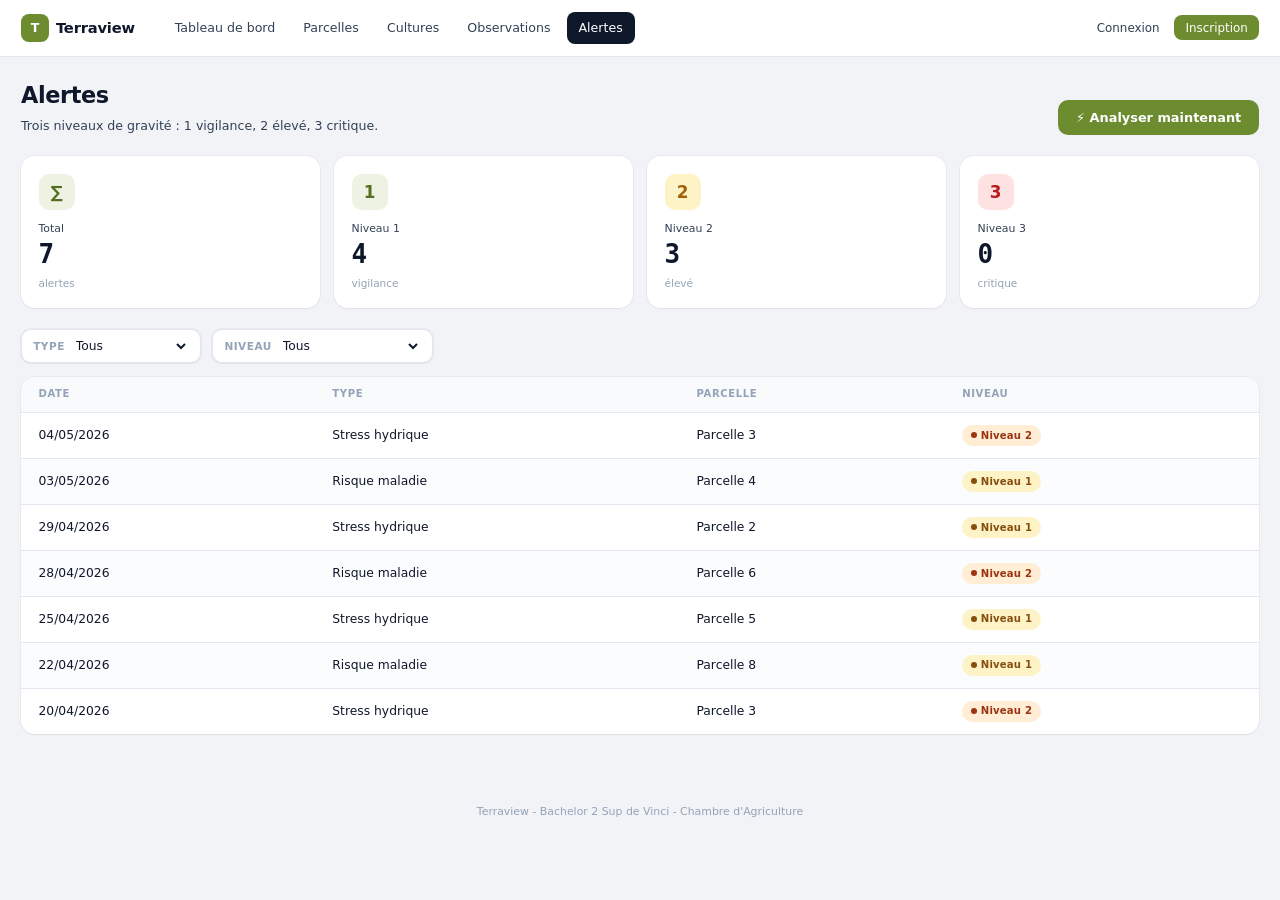
==== commit 70e6d945: "rename: AgriData -> Terraview" ====
--- a/alertes.html
+++ b/alertes.html
@@ -3,8 +3,8 @@
 <head>
     <meta charset="UTF-8">
     <meta name="viewport" content="width=device-width, initial-scale=1.0">
-    <meta name="description" content="AgriData - système d'alertes par parcelle avec niveau de gravité et filtres.">
-    <title>AgriData - Alertes</title>
+    <meta name="description" content="Terraview - système d'alertes par parcelle avec niveau de gravité et filtres.">
+    <title>Terraview - Alertes</title>
     <link rel="stylesheet" href="css/style.css?v=3">
 </head>
 <body>
@@ -12,8 +12,8 @@
 <header class="topbar">
     <div class="topbar-inner">
         <a href="index.html" class="brand">
-            <span class="logo">A</span>
-            <span class="name">AgriData</span>
+            <span class="logo">T</span>
+            <span class="name">Terraview</span>
         </a>
         <nav>
             <a href="dashboard.html">Tableau de bord</a>
@@ -76,7 +76,7 @@
 
 </main>
 
-<footer class="foot">AgriData - Bachelor 2 Sup de Vinci - Chambre d'Agriculture</footer>
+<footer class="foot">Terraview - Bachelor 2 Sup de Vinci - Chambre d'Agriculture</footer>
 
 <script src="js/data.js?v=3"></script>
 <script src="js/api.js?v=3"></script>
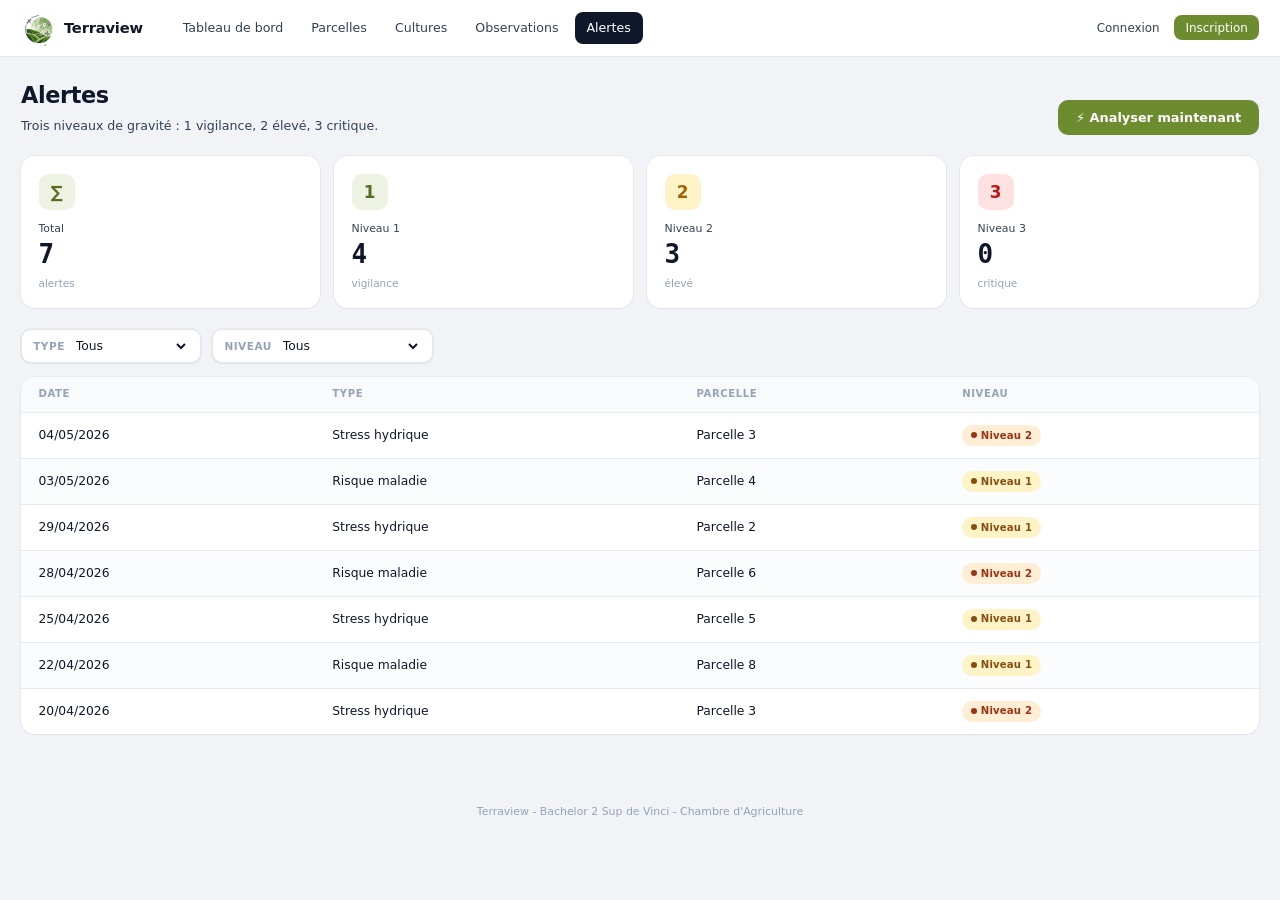
==== commit 0208b8e2: "feat: integration logo terraview (favicon + topbar + hero)" ====
--- a/alertes.html
+++ b/alertes.html
@@ -4,6 +4,7 @@
     <meta charset="UTF-8">
     <meta name="viewport" content="width=device-width, initial-scale=1.0">
     <meta name="description" content="Terraview - système d'alertes par parcelle avec niveau de gravité et filtres.">
+    <link rel="icon" type="image/png" href="assets/favicon.png">
     <title>Terraview - Alertes</title>
     <link rel="stylesheet" href="css/style.css?v=3">
 </head>
@@ -12,7 +13,7 @@
 <header class="topbar">
     <div class="topbar-inner">
         <a href="index.html" class="brand">
-            <span class="logo">T</span>
+            <img src="assets/logo-icon.png" alt="" class="logo-img">
             <span class="name">Terraview</span>
         </a>
         <nav>
--- a/css/style.css
+++ b/css/style.css
@@ -62,17 +62,11 @@
     color: var(--ink);
 }
 
-.brand .logo {
-    width: 28px;
-    height: 28px;
-    background-color: var(--accent);
-    border-radius: 8px;
-    display: flex;
-    align-items: center;
-    justify-content: center;
-    color: white;
-    font-weight: 700;
-    font-size: 0.9rem;
+.brand .logo-img {
+    width: 36px;
+    height: 36px;
+    object-fit: contain;
+    display: block;
 }
 
 .brand .name {
@@ -601,6 +595,13 @@
 }
 
 .hero-text { text-align: left; }
+
+.hero-logo {
+    width: 140px;
+    height: auto;
+    margin-bottom: 1.2rem;
+    display: block;
+}
 
 .hero-badge {
     display: inline-block;
